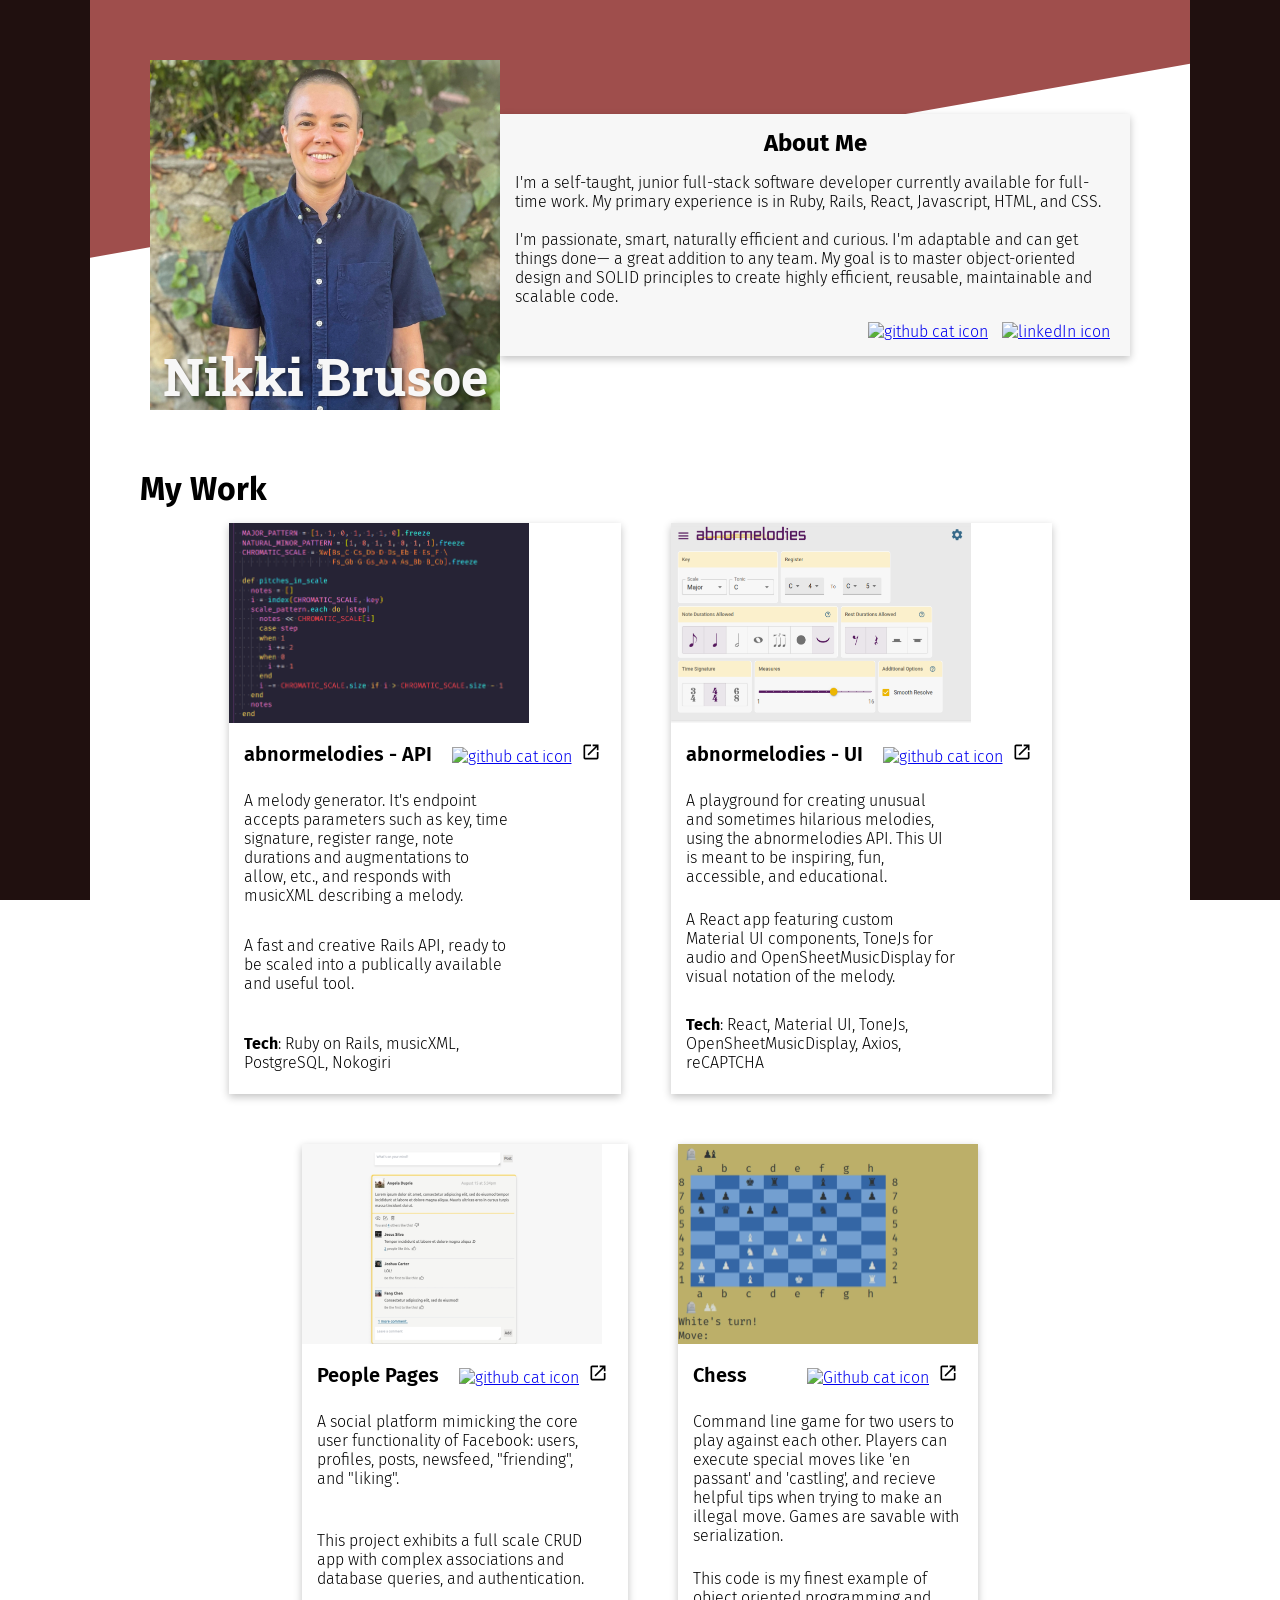
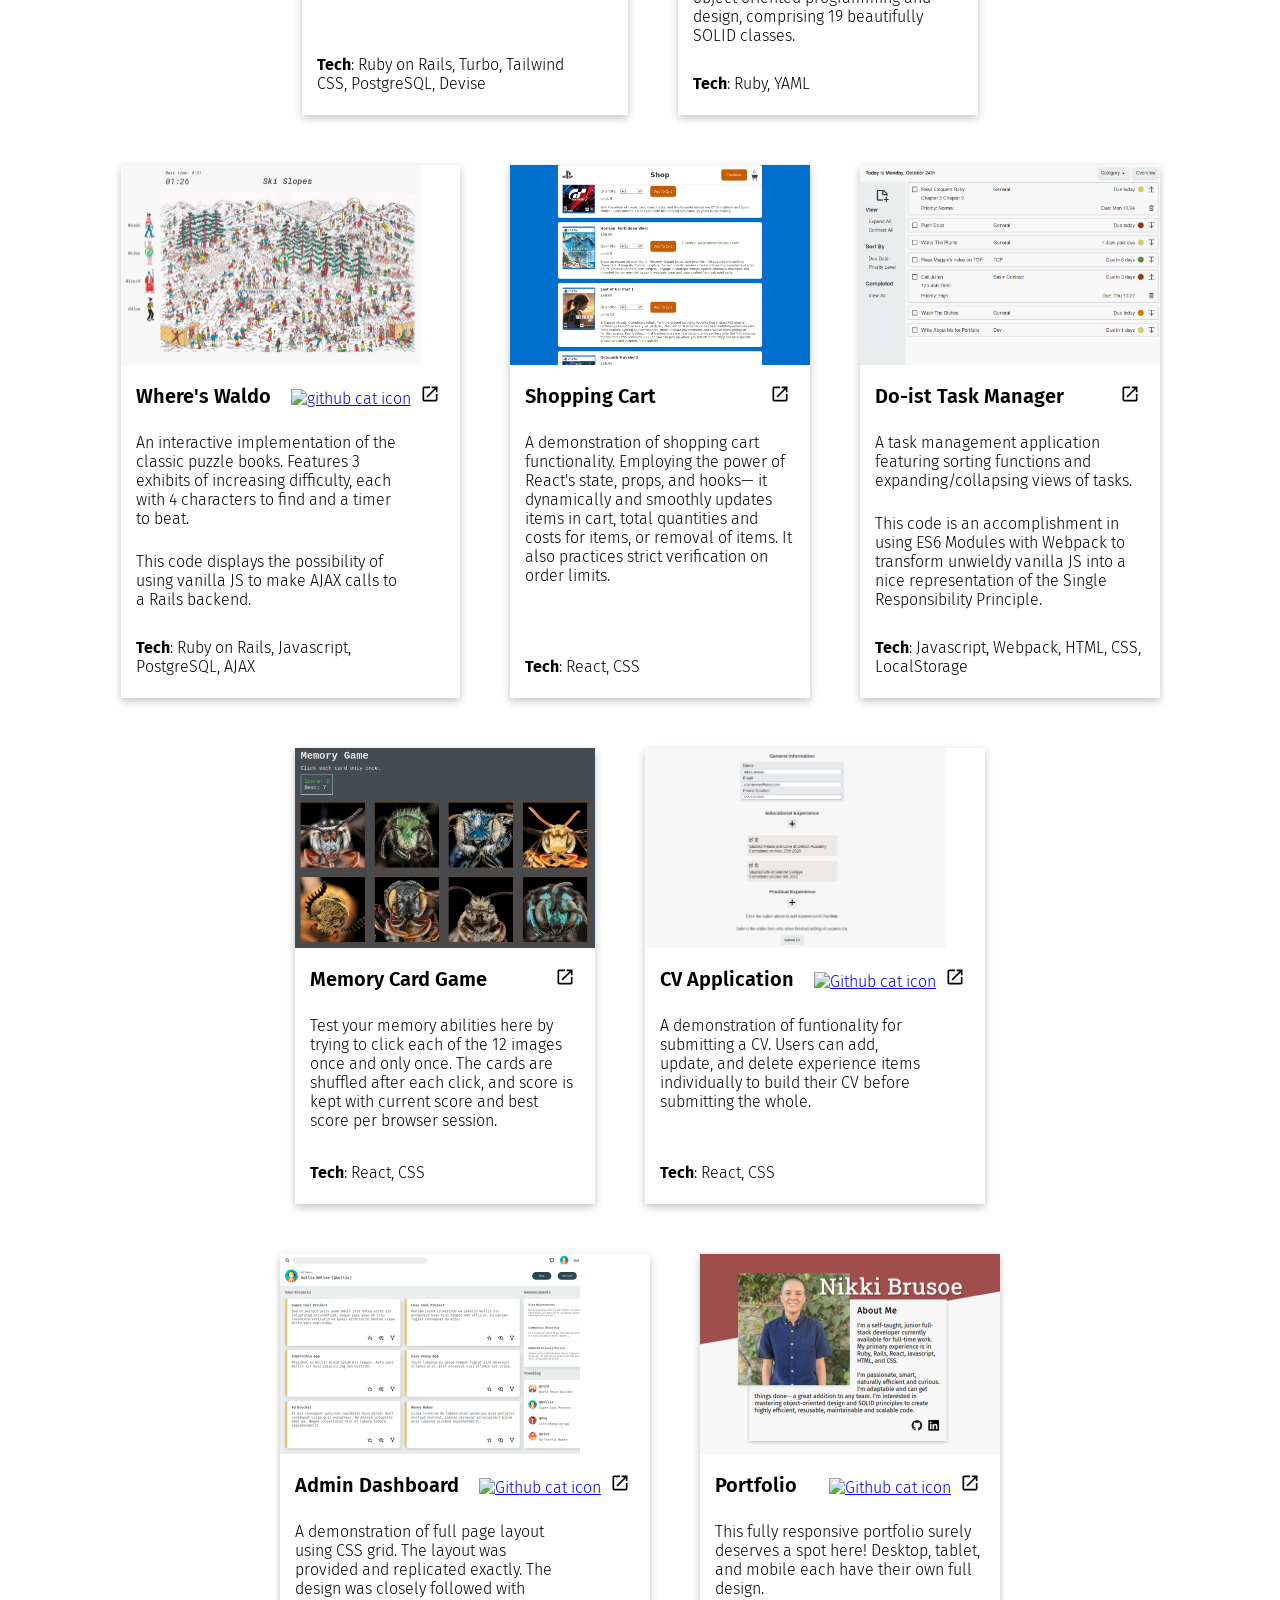
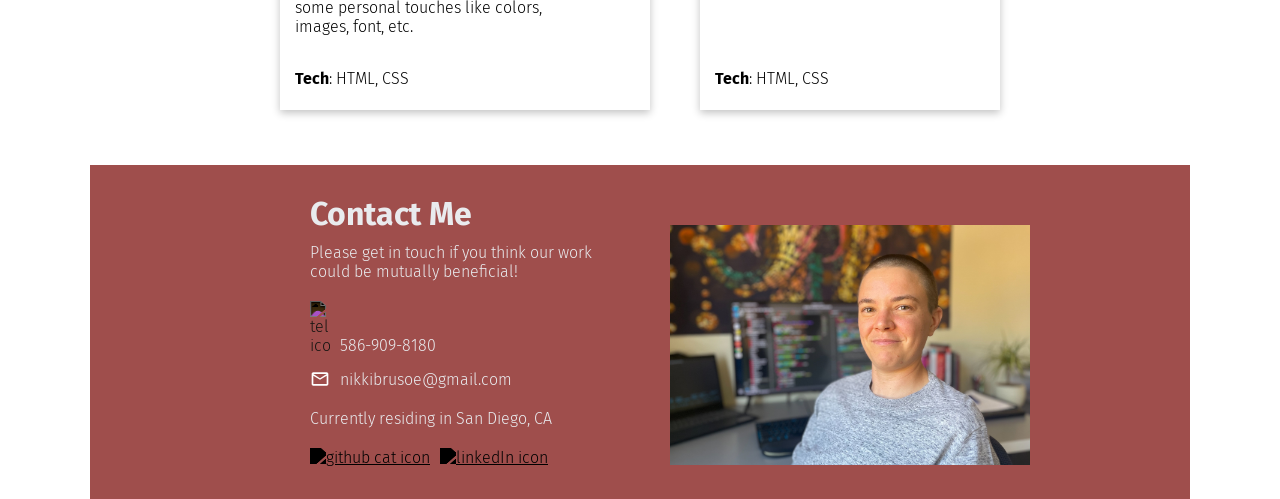
==== index.html @ 8b9a79c1 "add meta content and updated links" ====
<!DOCTYPE html>
<html lang="en">
  <head>
    <meta charset="UTF-8">
    <meta name="viewport" content="width=device-width,  initial-scale=1.0">
    <meta
      name="description"
      content="The personal portfolio of Nikki Brusoe, full-stack software developer."
    />
    <meta name="author" content="Nikki Brusoe (technikka)">
    <meta property="og:image" content="https://www.nikkibrusoe.com/assets/nikki-workstation-crop-landscape-og-image.jpg" />
    <meta property="og:image:width" content="1200" />
    <meta property="og:image:height" content="630" />
    <meta property="og:url" content="https://www.nikkibrusoe.com" />
    <meta property="og:title" content="Portfolio | Nikki Brusoe" />
    <meta property="og:description" content="The personal portfolio of Nikki Brusoe, full-stack software developer."/>  
    <link rel="stylesheet" href="styles.css">
    <link href="https://fonts.googleapis.com/css2?family=Roboto+Slab&display=swap" rel="stylesheet">
    <link href="https://fonts.googleapis.com/css2?family=Fira+Sans&display=swap" rel="stylesheet">
    <title>Portfolio | Nikki Brusoe</title> 
  </head>

  <body>
    <div class="page-container">

      <div class="side-panel-left"></div>
      <div class="top-deco"></div>
      <div class="side-panel-right"></div>

      <div class="about-container">
        <div class="about">
          <div class="img-container">
            <picture>
              <source media="(max-width: 700px)" srcset="assets/nikki-outside-crop-tall.jpeg">
              <source media="(min-width: 701px)" srcset="assets/nikki-outside-crop-square.jpeg">
              <img src="nikki-outside-crop-square.jpeg" alt="Nikki standing outside and smiling" class="nikki-outside">
            </picture>
            <h1 class="my-name">Nikki Brusoe</h1>
          </div>

          <section>
            <div class="hidden-shape"></div>
            <h1>About Me</h1>
            <p>I'm a self-taught, junior full-stack software developer currently available for full-time work. My primary experience is in Ruby, Rails, React, Javascript, HTML, and CSS.
            <br><br>
            I'm passionate, smart, naturally efficient and curious. I'm adaptable and can get things done— a great addition to any team. My goal is to master object-oriented design and SOLID principles to create highly efficient, reusable, maintainable and scalable code.</p>
            <div class="about-links">
              <a href="https://github.com/technikka/" target="_blank" rel="noopener noreferrer"><img src="https://cdn.jsdelivr.net/gh/devicons/devicon/icons/github/github-original.svg" alt="github cat icon"/></a>
              <a href="https://www.linkedin.com/in/nikki-brusoe-89108722a/" target="_blank" rel="noopener noreferrer"><img src="https://cdn.jsdelivr.net/gh/devicons/devicon/icons/linkedin/linkedin-plain.svg" alt="linkedIn icon"/></a>
            </div>
          </section>
        </div>
      </div>

      <div class="work">
        <h1>My Work</h1>

        <div class="projects-container">
          <section class="project">
            <img src="assets/abnormelodies-api-code-zoom-3-2.png" alt="screenshot of method in abnormelodies codebase.">
            <div class="info-panel">
              <p>abnormelodies - API</p>
              <div class="project-links-container">
                <a href="https://github.com/technikka/Abnormelodies_API_README" target="_blank" rel="noopener noreferrer"><img src="https://cdn.jsdelivr.net/gh/devicons/devicon/icons/github/github-original.svg" alt="github cat icon"/></a>
                <a href="https://abnormelodies.com" target="_blank" rel="noopener noreferrer"><img src="assets/open-in-new.svg" alt="open in new tab icon"></a>
              </div>
            </div>
            <div class="project-description">
              <p>
                A melody generator. It's endpoint accepts parameters such as key, time signature, register range, note durations and augmentations to allow, etc., and responds with musicXML describing a melody. 
              </p> 
              <p>
                A fast and creative Rails API, ready to be scaled into a publically available and useful tool.
              </p>
              <p class="bottom">
                <span class="bold">Tech</span>: Ruby on Rails, musicXML, PostgreSQL, Nokogiri
              </p>
            </div>
          </section>

          <section class="project">
            <img src="assets/abnormelodies-ui-zoom-crop-3-2.png" alt="screenshot of app form.">
            <div class="info-panel">
              <p>abnormelodies - UI</p>
              <div class="project-links-container">
                <a href="https://github.com/technikka/Abnormelodies_UI" target="_blank" rel="noopener noreferrer"><img src="https://cdn.jsdelivr.net/gh/devicons/devicon/icons/github/github-original.svg" alt="github cat icon"/></a>
                <a href="https://abnormelodies.com" target="_blank" rel="noopener noreferrer"><img src="assets/open-in-new.svg" alt="open in new tab icon"></a>
              </div>
            </div>
            <div class="project-description">
              <p>
                A playground for creating unusual and sometimes hilarious melodies, using the abnormelodies API. This UI is meant to be inspiring, fun, accessible, and educational. 
              </p> 
              <p>
                A React app featuring custom Material UI components, ToneJs for audio and OpenSheetMusicDisplay for visual notation of the melody.
              </p>
              <p class="bottom">
                <span class="bold">Tech</span>: React, Material UI, ToneJs, OpenSheetMusicDisplay, Axios, reCAPTCHA
              </p>
            </div>
          </section>

          <section class="project">
            <img src="assets/pp-zoom-3-2.jpg" alt="screenshot of people pages newsfeed.">
            <div class="info-panel">
              <p>People Pages</p>
              <div class="project-links-container">
                <a href="https://github.com/technikka/PeoplePages" target="_blank" rel="noopener noreferrer"><img src="https://cdn.jsdelivr.net/gh/devicons/devicon/icons/github/github-original.svg" alt="github cat icon"/></a>
                <a href="https://people-pages.onrender.com" target="_blank" rel="noopener noreferrer"><img src="assets/open-in-new.svg" alt="open in new tab icon"></a>
              </div>
            </div>
            <div class="project-description">
              <p>
                A social platform mimicking the core user functionality of Facebook: users, profiles, posts, newsfeed, "friending", and "liking".
              </p> 
              <p>
                This project exhibits a full scale CRUD app with complex associations and database queries, and authentication.
              </p>
              <p class="bottom">
                <span class="bold">Tech</span>: Ruby on Rails, Turbo, Tailwind CSS, PostgreSQL, Devise
              </p>
            </div>
          </section>

          <section class="project">
            <img src="assets/chess-zoom-3-2.jpg" alt="screenshot of chess in my terminal.">
            <div class="info-panel">
              <p>Chess</p>
              <div class="project-links-container">
                <a href="https://github.com/technikka/Chess" target="_blank" rel="noopener noreferrer"><img src="https://cdn.jsdelivr.net/gh/devicons/devicon/icons/github/github-original.svg" alt="Github cat icon"/></a>
                <a href="https://replit.com/@technikka/Chess" target="_blank" rel="noopener noreferrer"><img src="assets/open-in-new.svg" alt="open in new tab icon"></a>
              </div>
            </div>
            <div class="project-description">
              <p>
                Command line game for two users to play against each other. Players can execute special moves like 'en passant' and 'castling', and recieve helpful tips when trying to make an illegal move. Games are savable with serialization.
              </p> 
              <p>
                This code is my finest example of object oriented programming and design, comprising 19 beautifully SOLID classes.
              </p>
              <p class="bottom">
                <span class="bold">Tech</span>: Ruby, YAML
              </p>
            </div>
          </section>

          <section class="project">
            <img src="assets/wheres_waldo_3-2_zoom_crop.jpg" alt="screenshot of gameplay.">
            <div class="info-panel">
              <p>Where's Waldo</p>
              <div class="project-links-container">
                <a href="https://github.com/technikka/WheresWaldo" target="_blank" rel="noopener noreferrer"><img src="https://cdn.jsdelivr.net/gh/devicons/devicon/icons/github/github-original.svg" alt="github cat icon"/></a>
                <a href="https://wheres-waldo-76r5.onrender.com/exhibits" target="_blank" rel="noopener noreferrer"><img src="assets/open-in-new.svg" alt="open in new tab icon"></a>
              </div>
            </div>
            <div class="project-description">
              <p>
                An interactive implementation of the classic puzzle books. Features 3 exhibits of increasing difficulty, each with 4 characters to find and a timer to beat.
              </p>
              <p>
                This code displays the possibility of using vanilla JS to make AJAX calls to a Rails backend.
              </p>
              <p class="bottom">
                <span class="bold">Tech</span>: Ruby on Rails, Javascript, PostgreSQL, AJAX
              </p>
            </div>
          </section>

          <section class="project">
            <img src="assets/shopping_cart_3-2_shop.jpg" alt="screenshot of in-app overview">
            <div class="info-panel">
              <p>Shopping Cart </p>
              <div class="project-links-container">
                <a href="https://github.com/technikka/ShoppingCart_Ps5Place" target="_blank" rel="noopener noreferrer"><img src="https://cdn.jsdelivr.net/gh/devicons/devicon/icons/github/github-original.svg" alt=""/></a>
                <a href="https://technikka.github.io/ShoppingCart_Ps5Place/" target="_blank" rel="noopener noreferrer"><img src="assets/open-in-new.svg" alt=""></a>
              </div>
            </div>
            <div class="project-description">
              <p>A demonstration of shopping cart functionality. Employing the power of React's state, props, and hooks— it dynamically and smoothly updates items in cart, total quantities and costs for items, or removal of items. It also practices strict verification on order limits.</p>
              <p class="bottom">
                <span class="bold">Tech</span>: React, CSS
              </p>
            </div>
          </section>

          <section class="project">
            <img src="assets/doist-3-2.png" alt="screenshot of in-app overview">
            <div class="info-panel">
              <p>Do-ist Task Manager</p>
              <div class="project-links-container">
                <a href="https://github.com/technikka/DoistTodoList" target="_blank" rel="noopener noreferrer"><img src="https://cdn.jsdelivr.net/gh/devicons/devicon/icons/github/github-original.svg" alt=""/></a>
                <a href="https://technikka.github.io/DoistTodoList/" target="_blank" rel="noopener noreferrer"><img src="assets/open-in-new.svg" alt=""></a>
              </div>
            </div>
            <div class="project-description">
              <p>
                A task management application featuring sorting functions and expanding/collapsing views of tasks.
              </p>
              <p>
                This code is an accomplishment in using ES6 Modules with Webpack to transform unwieldy vanilla JS into a nice representation of the Single Responsibility Principle.
              </p>
              <p class="bottom">
                <span class="bold">Tech</span>: Javascript, Webpack, HTML, CSS, LocalStorage
              </p>
            </div>
          </section>

          <section class="project">
            <img src="assets/memory-game-zoom-3-2.jpg" alt="screenshot of in-app overview">
            <div class="info-panel">
              <p>Memory Card Game</p>
              <div class="project-links-container">
                <a href="https://github.com/technikka/MemoryCardGame" target="_blank" rel="noopener noreferrer"><img src="https://cdn.jsdelivr.net/gh/devicons/devicon/icons/github/github-original.svg" alt=""/></a>
                <a href="https://technikka.github.io/MemoryCardGame/" target="_blank" rel="noopener noreferrer"><img src="assets/open-in-new.svg" alt=""></a>
              </div>
            </div>
            <div class="project-description">
              <p>Test your memory abilities here by trying to click each of the 12 images once and only once. The cards are shuffled after each click, and score is kept with current score and best score per browser session. </p>
              <p class="bottom">
                <span class="bold">Tech</span>: React, CSS
              </p>
            </div>
          </section>

          <section class="project">
            <img src="assets/cv-app-zoom-3-2.png" alt="screenshot of CV Application.">
            <div class="info-panel">
              <p>CV Application</p>
              <div class="project-links-container">
                <a href="https://github.com/technikka/CvApplication" target="_blank" rel="noopener noreferrer"><img src="https://cdn.jsdelivr.net/gh/devicons/devicon/icons/github/github-original.svg" alt="Github cat icon"/></a>
                <a href="https://technikka.github.io/CvApplication/" target="_blank" rel="noopener noreferrer"><img src="assets/open-in-new.svg" alt=""></a>
              </div>
            </div>
            <div class="project-description">
              <p>
                A demonstration of funtionality for submitting a CV. Users can add, update, and delete experience items individually to build their CV before submitting the whole.
              </p>
              <p class="bottom">
                <span class="bold">Tech</span>: React, CSS
              </p>
            </div>
          </section>

          <section class="project">
            <img src="assets/admin-dashboard-zoom-3-2.jpg" alt="screenshot of project.">
            <div class="info-panel">
              <p>Admin Dashboard</p>
              <div class="project-links-container">
                <a href="https://github.com/technikka/AdminDashboard" target="_blank" rel="noopener noreferrer"><img src="https://cdn.jsdelivr.net/gh/devicons/devicon/icons/github/github-original.svg" alt="Github cat icon"/></a>
                <a href="https://technikka.github.io/AdminDashboard/" target="_blank" rel="noopener noreferrer"><img src="assets/open-in-new.svg" alt="Open in new tab icon"></a>
              </div>
            </div>
            <div class="project-description">
              <p>
                A demonstration of full page layout using CSS grid. The layout was provided and replicated exactly. The design was closely followed with some personal touches like colors, images, font, etc.
              </p> 
              <p class="bottom">
                <span class="bold">Tech</span>: HTML, CSS
              </p>
            </div>
          </section>

          <section class="project">
            <img src="assets/portfolio-_3-2_zoom_crop.jpg" alt="screenshot of project.">
            <div class="info-panel">
              <p>Portfolio</p>
              <div class="project-links-container">
                <a href="https://nikkibrusoe.com" target="_blank" rel="noopener noreferrer"><img src="https://cdn.jsdelivr.net/gh/devicons/devicon/icons/github/github-original.svg" alt="Github cat icon"/></a>
                <a href="" target="_blank" rel="noopener noreferrer"><img src="assets/open-in-new.svg" alt="Open in new tab icon"></a>
              </div>
            </div>
            <div class="project-description">
              <p>
                This fully responsive portfolio surely deserves a spot here! Desktop, tablet, and mobile each have their own full design.
              </p>
              <p class="bottom">
                <span class="bold">Tech</span>: HTML, CSS
              </p>
            </div>
          </section>
        </div>
      </div>

      <div class="contact-container">
        <div class="contact">
          <h1>Contact Me</h1>
          
          <p>Please get in touch if you think our work could be mutually beneficial!</p>
          <div class="tele">
            <img src="assets/phone.svg" alt="telephone icon">
            <p>586-909-8180</p>
          </div>
          <class class="email">
            <img src="assets/email-outline.svg" alt="email icon">
            <p>nikkibrusoe@gmail.com</p>
          </class>
          <p>Currently residing in San Diego, CA</p>
          <div class="contact-links">
            <a href="https://github.com/technikka/" target="_blank" rel="noopener noreferrer"><img src="https://cdn.jsdelivr.net/gh/devicons/devicon/icons/github/github-original.svg" alt="github cat icon"/></a>
            <a href="https://www.linkedin.com/in/nikki-brusoe-89108722a/" target="_blank" rel="noopener noreferrer"><img src="https://cdn.jsdelivr.net/gh/devicons/devicon/icons/linkedin/linkedin-plain.svg" alt="linkedIn icon"/></a>
          </div>
        </div>

        <picture>
          <source media="(max-width: 833px)" srcset="assets/nikki-workstation-crop-tall-2.jpg">
          <source media="(min-width: 834px)" srcset="assets/nikki-workstation-crop-landscape.jpg">
          <img src="nikki-workstation-crop-landscape.jpg" alt="Nikki sitting in front of her desk smiling" class="nikki-workstation">
        </picture>
      </div>
    </div>
  </body>
</html>
---- styles.css ----
body {
  margin: 0;
  font-family: 'fira sans';
  font-weight: 300;
  display: flex;
  justify-content: center;
  overflow-x: hidden;
}

a > img:hover {
  transform: scale(1.2);
  filter: invert(59%) sepia(13%) saturate(1364%) hue-rotate(133deg) brightness(91%) contrast(89%); 
}

.page-container {
  max-width: 1100px;
}

.side-panel-left {
  display: none;
}

.side-panel-right {
  display: none;
}

h1 {
  margin: 0;
}

.top-deco {
  height: 320px;
  width: 1800px;
  position: absolute;
  transform: rotate(-10deg) translatey(-220px) translatex(-30px);
  background: #9f4e4c;
  z-index: -1;
}

.about-container {
  color: #e9ebee;
  padding: 30px;
  display: flex;
  justify-content: center;
  align-items: center;
}

.about {
  color: #e9ebee;
  padding: 30px;
  display: grid;
  grid-template-rows: min-content 1fr;
  justify-content: center;
  z-index: 4;
}

.img-container {
  display: grid;
  grid-template-rows: 1fr 1fr;
  justify-content: center;
}

.img-container picture {
  grid-row: 1 / 3;
  grid-column: 1 / 2;
  height: 400px;
  width: auto;
}

.nikki-outside {
  height: 100%;
}

.my-name {
  grid-row: 2 / 3;
  grid-column: 1 / 2;
  align-self: end;
  padding: 0 0 5px 5px;
  font-family: 'Roboto Slab', serif;
  color: #f7f7f7;
  font-size: 60px;
  width: 200px;
  line-height: 1.1;
  text-shadow: 2px 2px 3px rgba(0,0,0, 0.4);
}

.about section {
  padding: 15px;
  justify-self: center;
  color: black;
  background: #f7f7f7;
  display: flex;
  flex-flow: column;
  max-width: 270px;
  box-shadow: none;
}

.about section h1 {
  margin: auto;
}

.about-links {
  margin: auto;
}

.about-links img {
  height: 30px;
  padding: 0 5px;
}

.work {
  padding: 0 0 30px 0;
  display: flex;
  flex-direction: column;
  align-items: center;
}

.projects-container {
  display: flex;
  flex-flow: row wrap;
  justify-content: center;
  row-gap: 50px;
}

.work h1 {
  padding-bottom: 15px;
}

.project {
  display: flex column;
  box-shadow: rgba(0, 0, 0, 0.24) 0px 3px 8px;
  width: max-content;
  margin-left: 25px;
  margin-right: 25px;
}

.project img {
  width: 300px;
  height: 200px;
  object-fit: fill;
}

.info-panel {
  display: flex;
  align-items: center;
}

.info-panel p {
  font-size: 20px;
  font-weight: 600;
  margin: 0;
  padding: 15px;
}

.project-links-container {
  padding-right: 20px;
  margin-left: auto;
}

.project-links-container img {
  height: 20px;
  width: auto;
  padding-left: 5px;
}

.project-description {
  margin: 0;
  padding: 0 15px 15px 15px;
  display: grid;
  align-items: baseline;
  width: 270px;
  height: calc(100% - 260px);
  overflow-wrap: break-word;
}

.project-description p {
  margin: 10px 0;
  height: min-content;
}

.project-description .bottom {
  align-self: end;
  margin: 10px 0 20px 0;
}

span.bold {
  font-weight: bold;
}

.contact-container {
  margin-top: 25px;
  background: #9f4e4c;
  display: flex;
  flex-flow: row wrap;
  justify-content: center;
}

.contact {
  padding: 30px;
  color: #e9ebee;
  display: flex;
  flex-direction: column;
}

.contact p {
  margin: 0;
  padding-top: 10px;
  max-width: 300px;
  display: flex;
  flex-flow: column nowrap;
}

.tele {
  display: flex;
  flex-direction: row;
  align-items: flex-end;
  gap: 10px;
  padding: 20px 0 5px 0;
}

.tele img {
  width: 20px;
  height: auto;
  filter: invert(1);
}

.email img {
  width: 20px;
  height: auto;
  filter: invert(1);
}

.email {
  height: max-content;
  display: flex;
  flex-direction: row;
  align-items: flex-end;
  gap: 10px;
  padding-bottom: 10px;
}

.contact-links {
  padding-top: 20px;
  display: flex;
  flex-direction: row;
  gap: 10px;
  align-self: center;
}

.contact h1 {
  align-self: center;
}

.contact-links img {
  height: 30px;
  width: auto;
  filter: brightness(0) saturate(100%) invert(0%) sepia(5%) saturate(7481%) hue-rotate(228deg) brightness(106%) contrast(106%);
}

.contact-container picture {
  max-width: 360px;
}

.nikki-workstation {
  width: 100%;
}

@media (min-width: 701px) and (max-width: 1050px) {
  .img-container picture  {
    height: 300px;
    width: auto;
    box-shadow: rgba(0, 0, 0, 0.1) 0px 4px 6px -1px, rgba(0, 0, 0, 0.06) 0px 2px 4px -1px;
  }

  .about {
    height: 400px;
    width: 600px;
    display: block;
    position: relative;
  }

  .about section {
    display: block;
    position: absolute;
    top: 100px;
    margin-left: 30px;
    height: 350px;
    max-width: 500px; 
    box-shadow: rgba(0, 0, 0, 0.24) 0px 3px 8px;
    z-index: -1;
  }

  .img-container {
    float: left;
  }

  .hidden-shape {
    float: left;
    background: blue;
    width: 275px;
    height: 230px;
    background: #f7f7f7; 
  }

  .about-links {
    display: inline-block;
    position: absolute;
    right: 0;
    padding-right: 15px;
  }

  .my-name {
    position: absolute;
    width: 400px;
    top: 30px;
    right: 12px;
  }

  .work h1 {
    padding-top: 30px;
    align-self: start;
    padding-left: calc((100% - 600px - 50px) / 2);
  }
}

@media (min-width: 1051px) {
  .about-container {
    justify-content: start;
  }

  .about {
    grid-template-columns: 1fr 2fr;
  }

  .about section {
    max-width: 100%;
    max-height: 70%;
    box-shadow: rgba(0, 0, 0, 0.24) 0px 3px 8px;
    align-self: center;
  }

  .img-container {
    justify-content: end;
  }

  .img-container picture  {
    height: 350px;
  }

  .about-links {
    margin-right: 0;
  }

  .my-name {
    width: max-content;
    padding-left: 0;
    justify-self: center;
    font-size: 52px;
  }

  .work h1 {
    align-self: start;
    padding-left: calc((100% - 900px - 100px) / 2);
  }

}

@media (min-width: 718px) {
  .nikki-workstation {
    padding: 30px;
    max-height: 351px;
    object-fit: contain;
  }

  .contact-links {
    align-self: flex-start;
  }
  
  .contact h1 {
    align-self: flex-start;
  }
}

@media (min-width:834px) {
  .contact-container picture {
    padding-top: 30px;
    max-height: 330px;
    width: auto;
  }
}

@media (min-width: 1100px) {
  .side-panel-left {
    width: calc((100vw - 1100px) / 2);
    height: 100vh;
    /* background-color: #f7f7f7; */
    background-color: #20100f;
    display: block;
    position: fixed;
    top: 0;
    left: 0;
    z-index: 5;
  }

  .side-panel-right {
    width: calc((100vw - 1100px) / 2);
    height: 100vh;
    z-index: 5;
    /* background-color: #f7f7f7; */
    background-color: #20100f;
    display: block;
    position: fixed;
    top: 0;
    right: 0;
  }
}
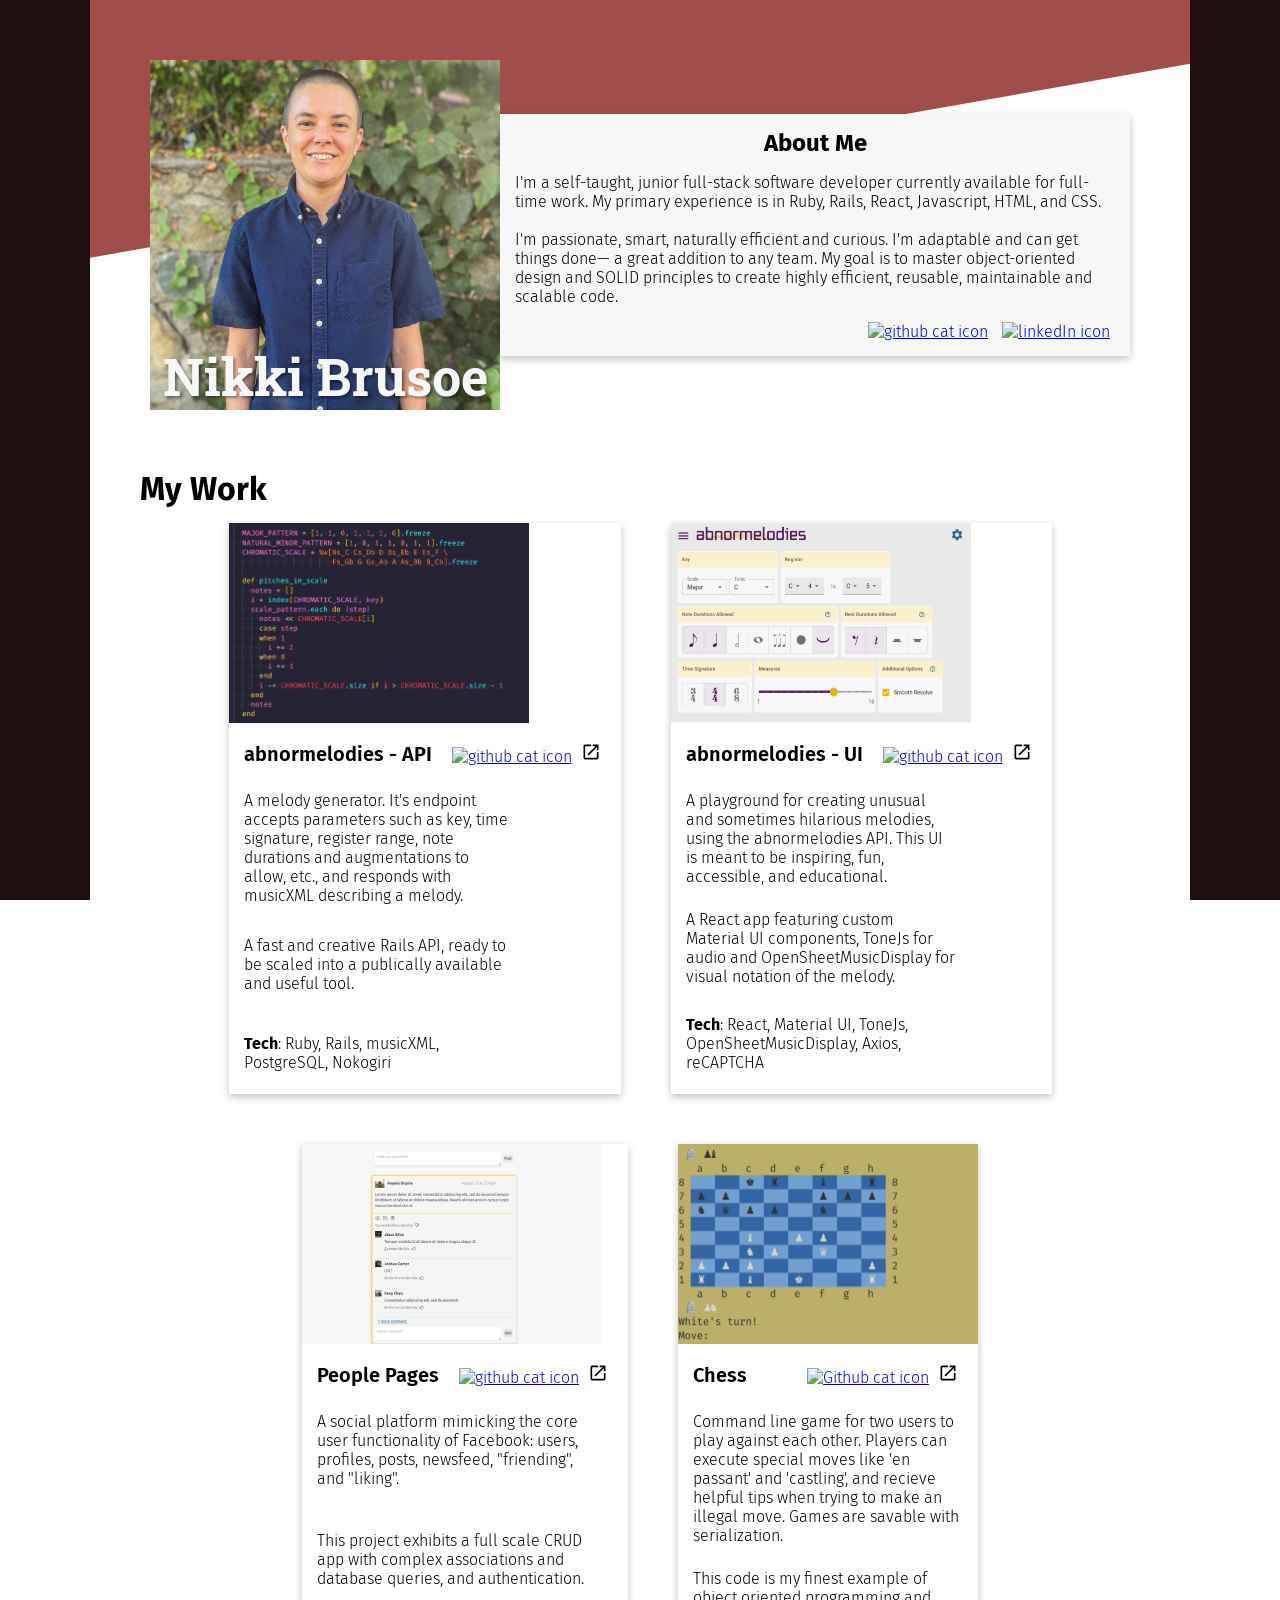
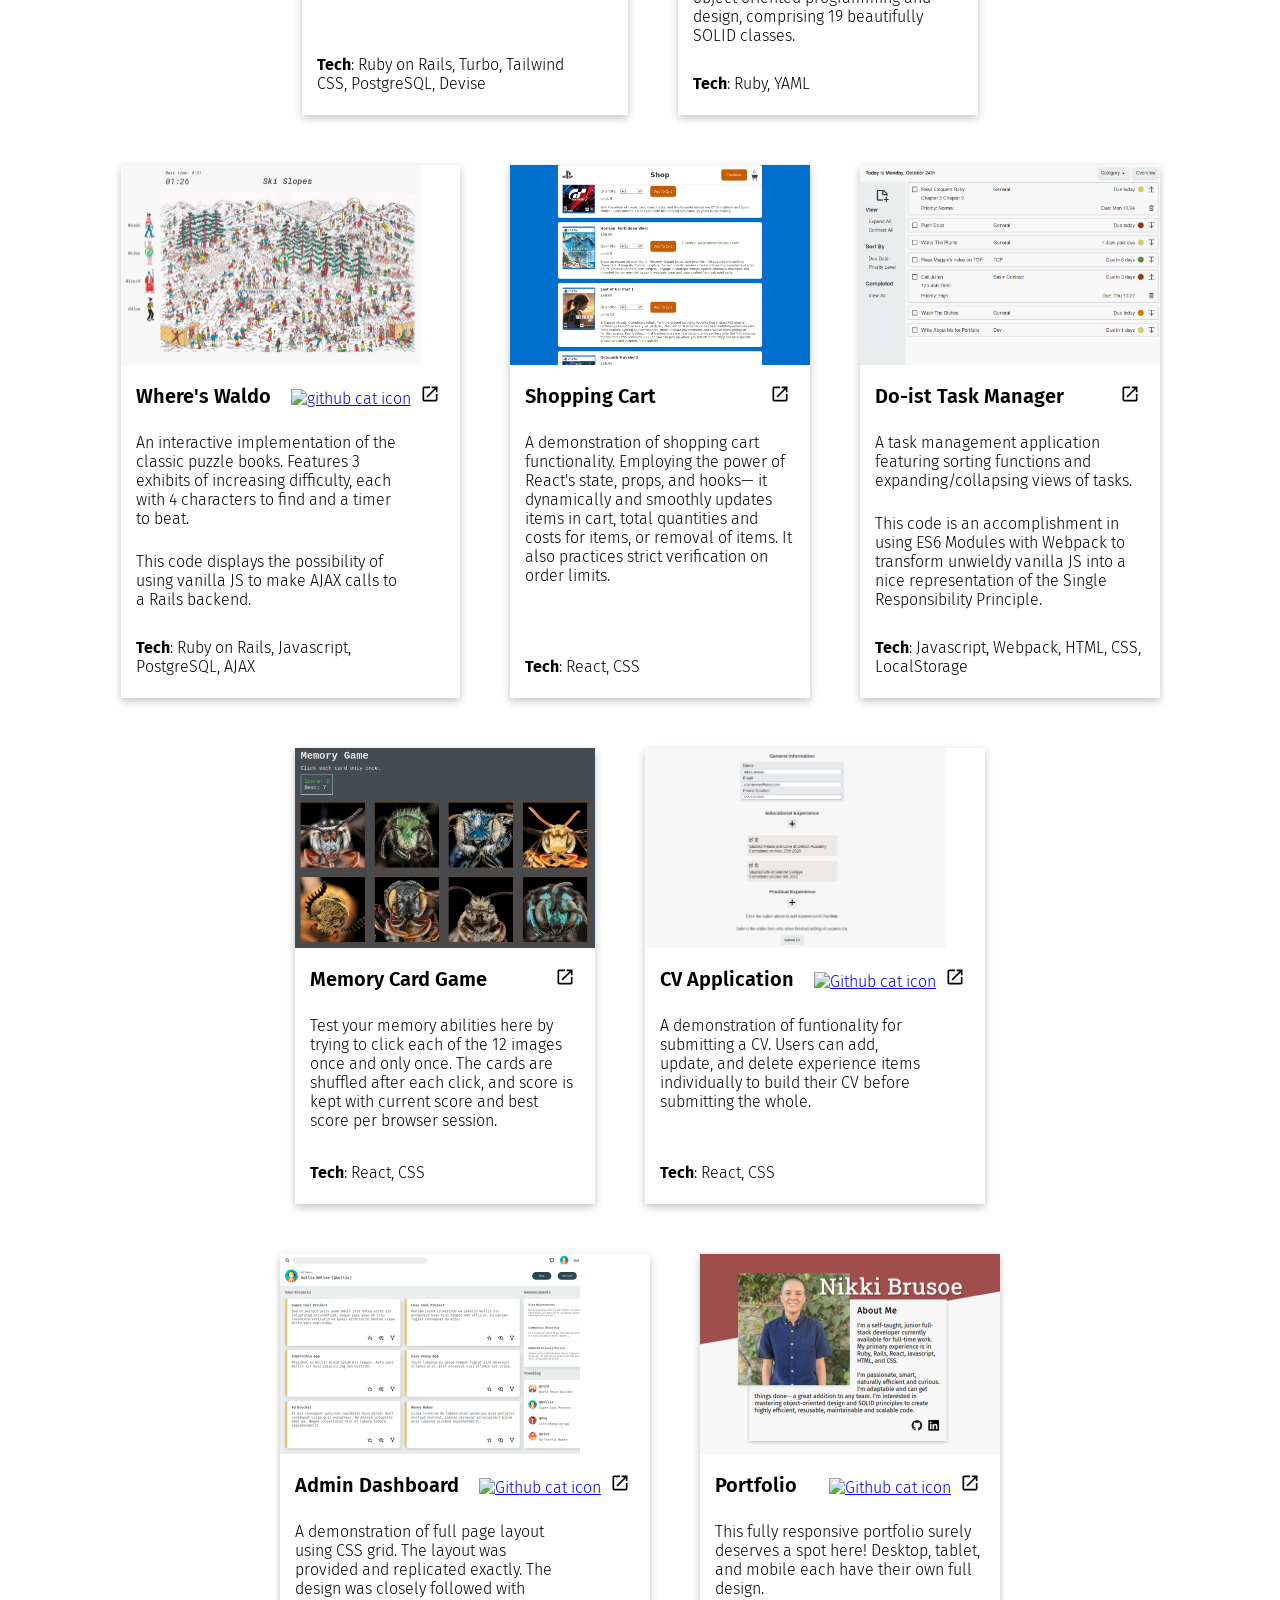
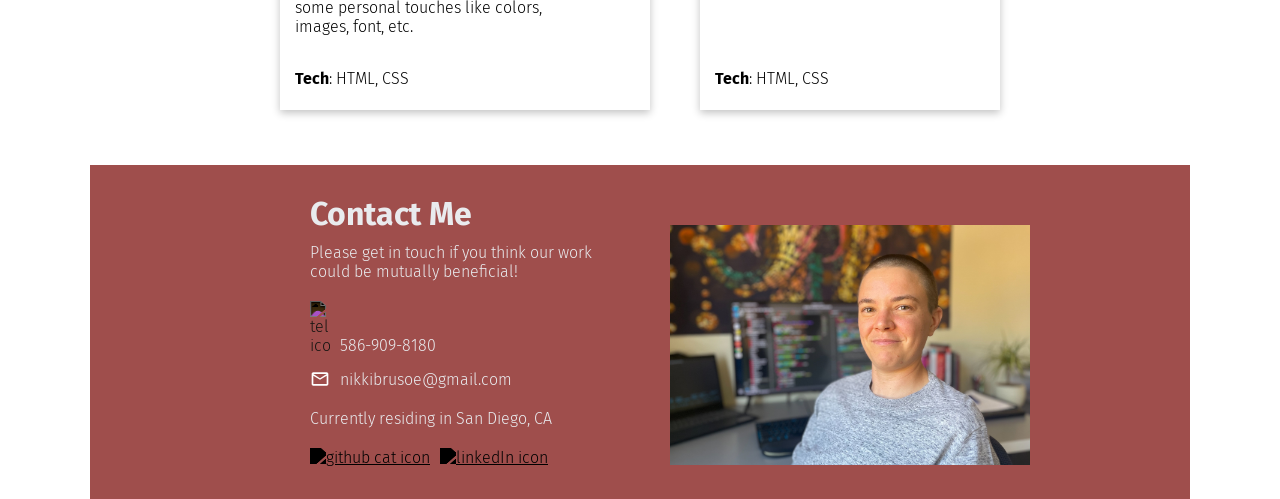
==== commit 4b8d8cb5: "add clarity" ====
--- a/index.html
+++ b/index.html
@@ -73,7 +73,7 @@
                 A fast and creative Rails API, ready to be scaled into a publically available and useful tool.
               </p>
               <p class="bottom">
-                <span class="bold">Tech</span>: Ruby on Rails, musicXML, PostgreSQL, Nokogiri
+                <span class="bold">Tech</span>: Ruby, Rails, musicXML, PostgreSQL, Nokogiri
               </p>
             </div>
           </section>
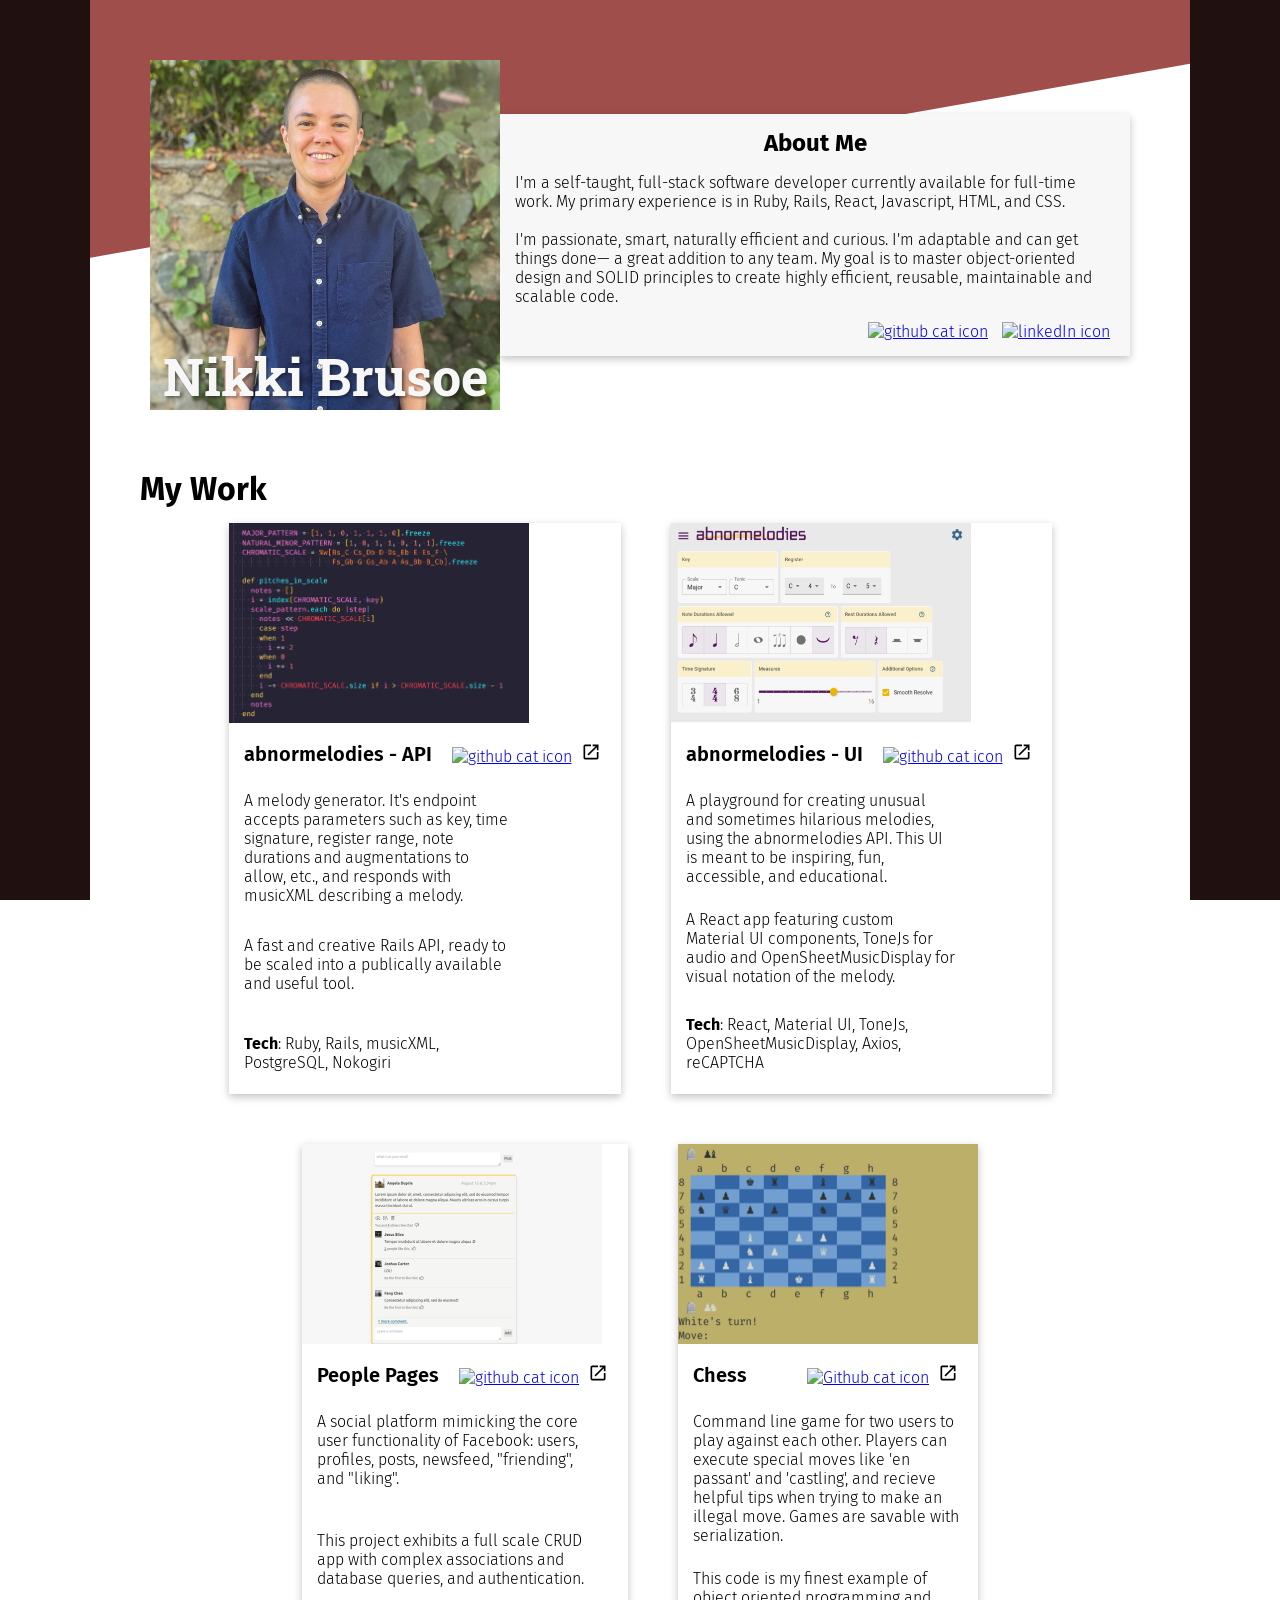
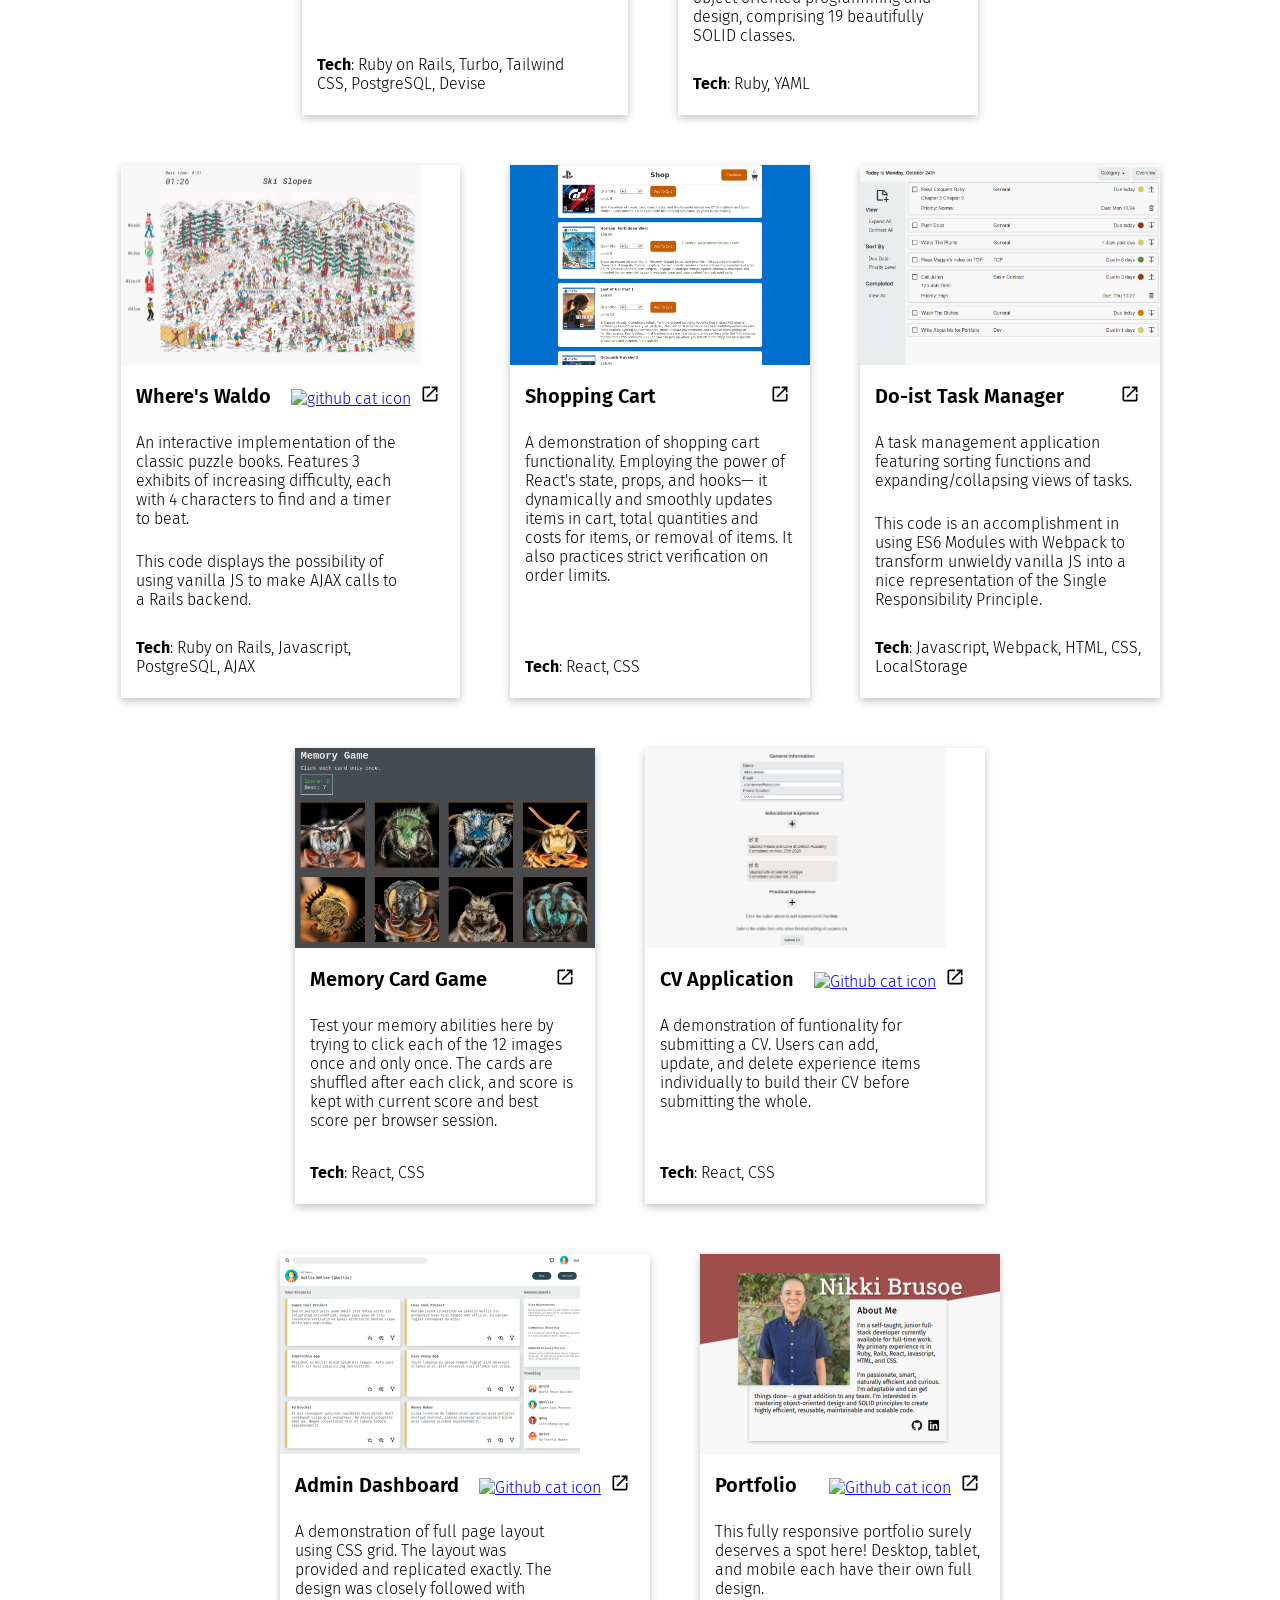
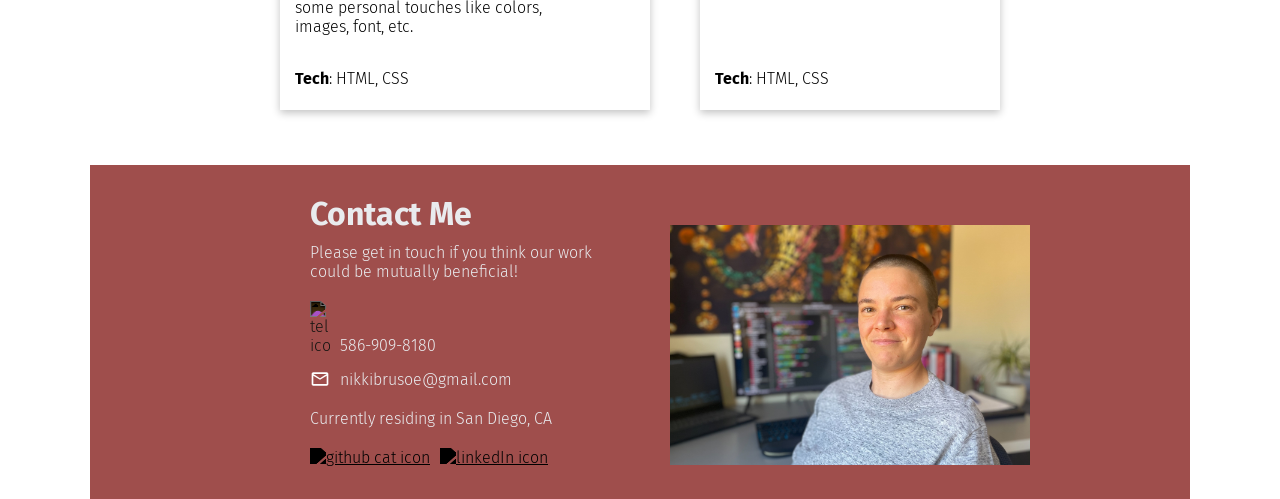
==== commit 1a0e270f: "remove word" ====
--- a/index.html
+++ b/index.html
@@ -41,7 +41,7 @@
           <section>
             <div class="hidden-shape"></div>
             <h1>About Me</h1>
-            <p>I'm a self-taught, junior full-stack software developer currently available for full-time work. My primary experience is in Ruby, Rails, React, Javascript, HTML, and CSS.
+            <p>I'm a self-taught, full-stack software developer currently available for full-time work. My primary experience is in Ruby, Rails, React, Javascript, HTML, and CSS.
             <br><br>
             I'm passionate, smart, naturally efficient and curious. I'm adaptable and can get things done— a great addition to any team. My goal is to master object-oriented design and SOLID principles to create highly efficient, reusable, maintainable and scalable code.</p>
             <div class="about-links">
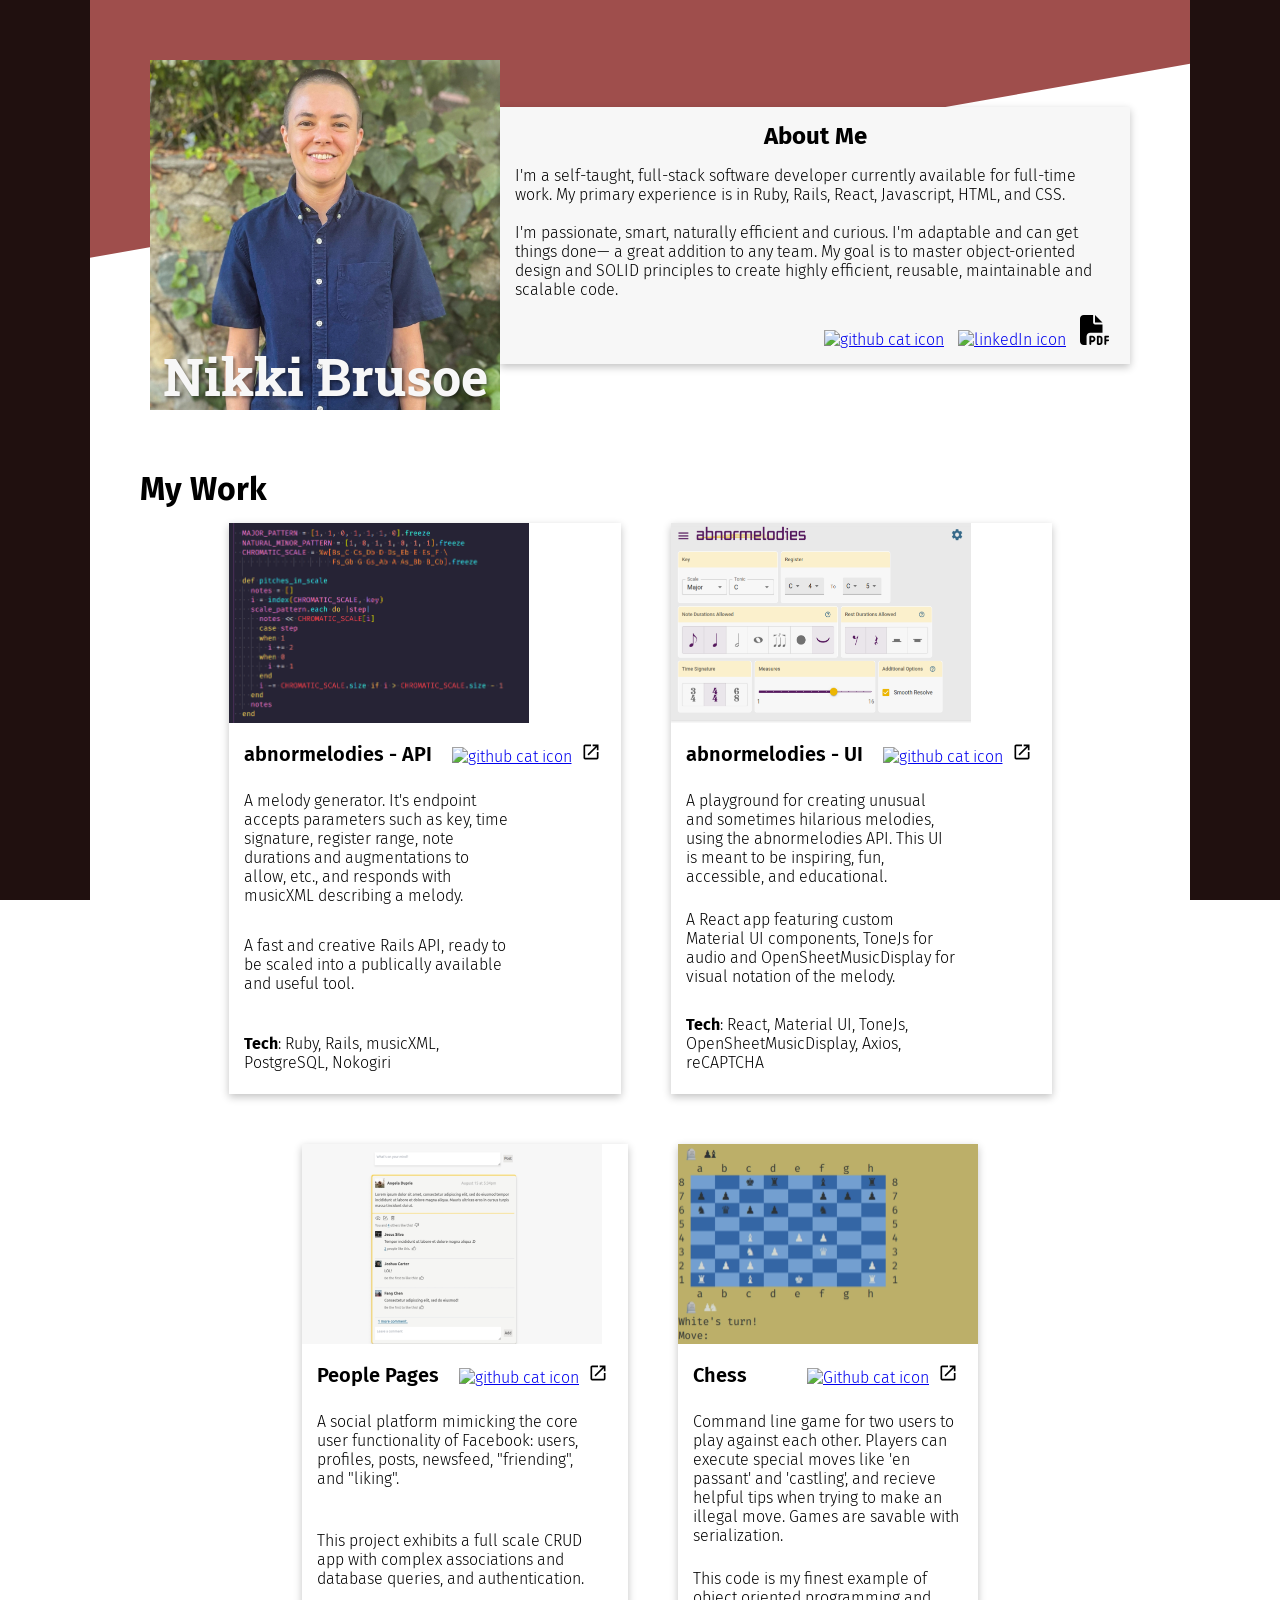
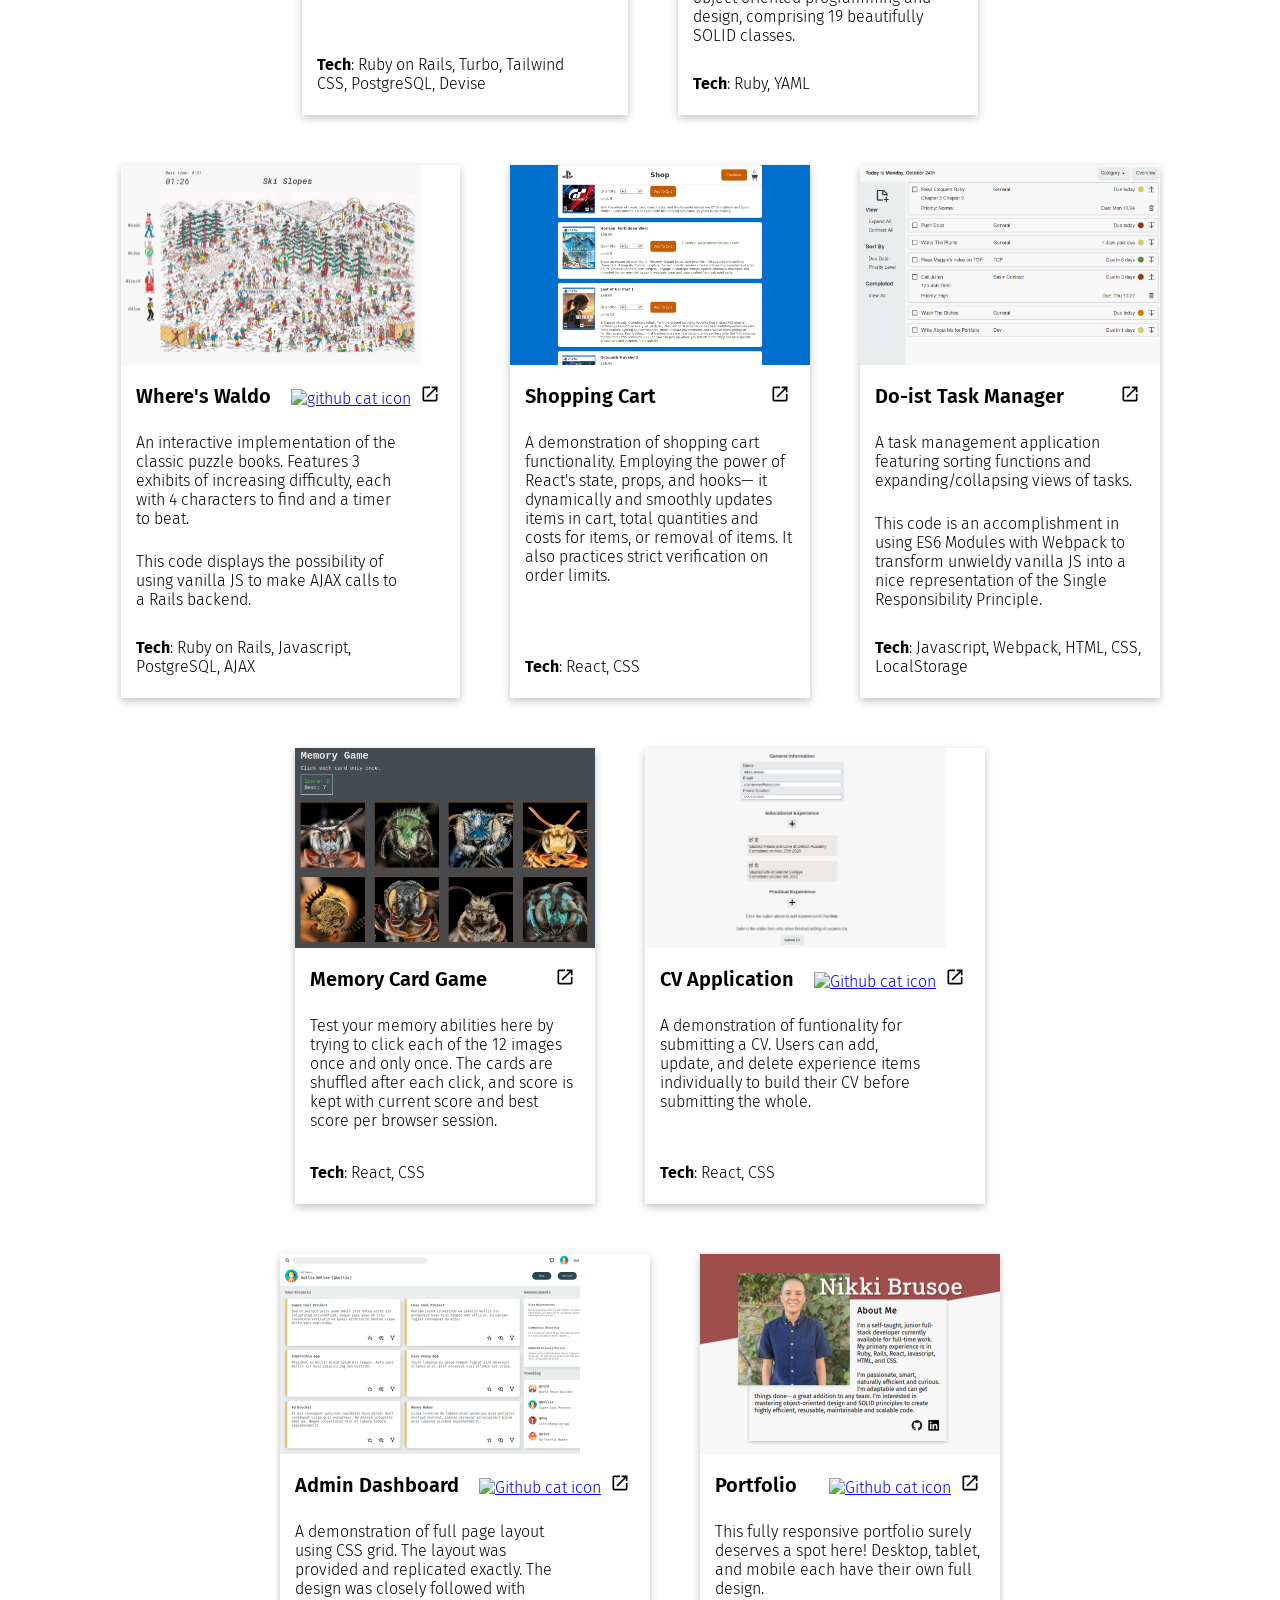
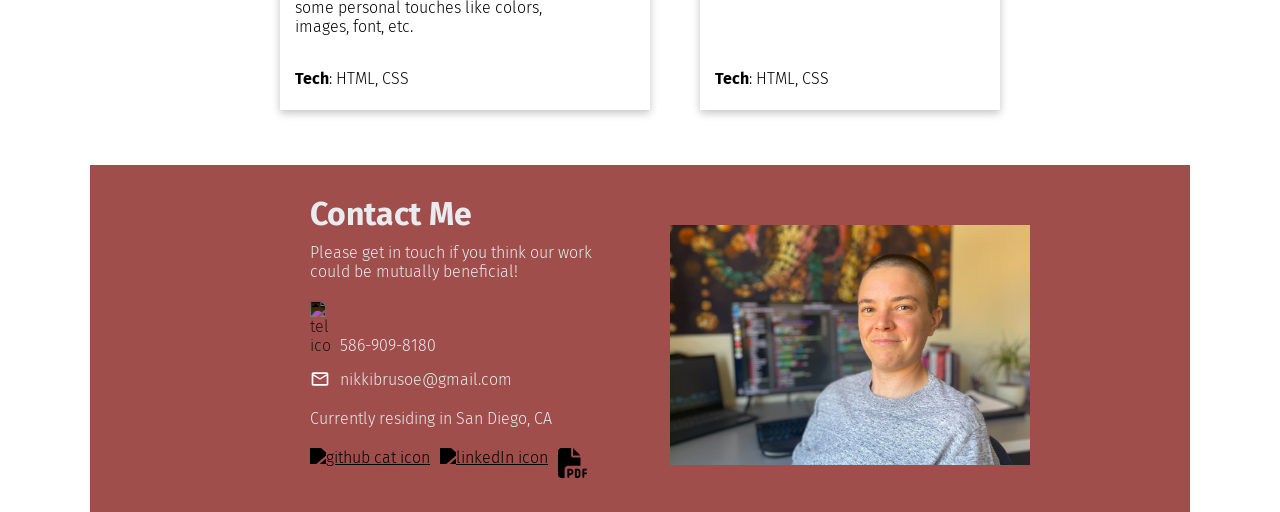
==== commit c260a93d: "add resume and links to in on portfolio page" ====
--- a/index.html
+++ b/index.html
@@ -45,8 +45,12 @@
             <br><br>
             I'm passionate, smart, naturally efficient and curious. I'm adaptable and can get things done— a great addition to any team. My goal is to master object-oriented design and SOLID principles to create highly efficient, reusable, maintainable and scalable code.</p>
             <div class="about-links">
-              <a href="https://github.com/technikka/" target="_blank" rel="noopener noreferrer"><img src="https://cdn.jsdelivr.net/gh/devicons/devicon/icons/github/github-original.svg" alt="github cat icon"/></a>
-              <a href="https://www.linkedin.com/in/nikki-brusoe-89108722a/" target="_blank" rel="noopener noreferrer"><img src="https://cdn.jsdelivr.net/gh/devicons/devicon/icons/linkedin/linkedin-plain.svg" alt="linkedIn icon"/></a>
+              <a href="https://github.com/technikka/" target="_blank" rel="noopener noreferrer">
+                <img src="https://cdn.jsdelivr.net/gh/devicons/devicon/icons/github/github-original.svg" title="GitHub" alt="github cat icon"/></a>
+              <a href="https://www.linkedin.com/in/nikki-brusoe-89108722a/" target="_blank" rel="noopener noreferrer">
+                <img src="https://cdn.jsdelivr.net/gh/devicons/devicon/icons/linkedin/linkedin-plain.svg" title="LinkedIn" alt="linkedIn icon"/></a>
+              <a href="resume.pdf" target="_blank" rel="noopener noreferrer">
+                <img src="icons/pdf-icon.svg" title="Resume" alt="pdf file icon"/></a>
             </div>
           </section>
         </div>
@@ -296,8 +300,9 @@
           </class>
           <p>Currently residing in San Diego, CA</p>
           <div class="contact-links">
-            <a href="https://github.com/technikka/" target="_blank" rel="noopener noreferrer"><img src="https://cdn.jsdelivr.net/gh/devicons/devicon/icons/github/github-original.svg" alt="github cat icon"/></a>
-            <a href="https://www.linkedin.com/in/nikki-brusoe-89108722a/" target="_blank" rel="noopener noreferrer"><img src="https://cdn.jsdelivr.net/gh/devicons/devicon/icons/linkedin/linkedin-plain.svg" alt="linkedIn icon"/></a>
+            <a href="https://github.com/technikka/" target="_blank" rel="noopener noreferrer"><img src="https://cdn.jsdelivr.net/gh/devicons/devicon/icons/github/github-original.svg" title="GitHub" alt="github cat icon"/></a>
+            <a href="https://www.linkedin.com/in/nikki-brusoe-89108722a/" target="_blank" rel="noopener noreferrer"><img src="https://cdn.jsdelivr.net/gh/devicons/devicon/icons/linkedin/linkedin-plain.svg" title="LinkedIn" alt="linkedIn icon"/></a>
+            <a href="resume.pdf" target="_blank" rel="noopener noreferrer"><img src="icons/pdf-icon.svg" title="Resume" alt="pdf file icon"/></a>
           </div>
         </div>
 
--- a/styles.css
+++ b/styles.css
@@ -4,7 +4,6 @@
   font-weight: 300;
   display: flex;
   justify-content: center;
-  overflow-x: hidden;
 }
 
 a > img:hover {
@@ -14,6 +13,8 @@
 
 .page-container {
   max-width: 1100px;
+  position: relative;
+  overflow-x: clip;
 }
 
 .side-panel-left {
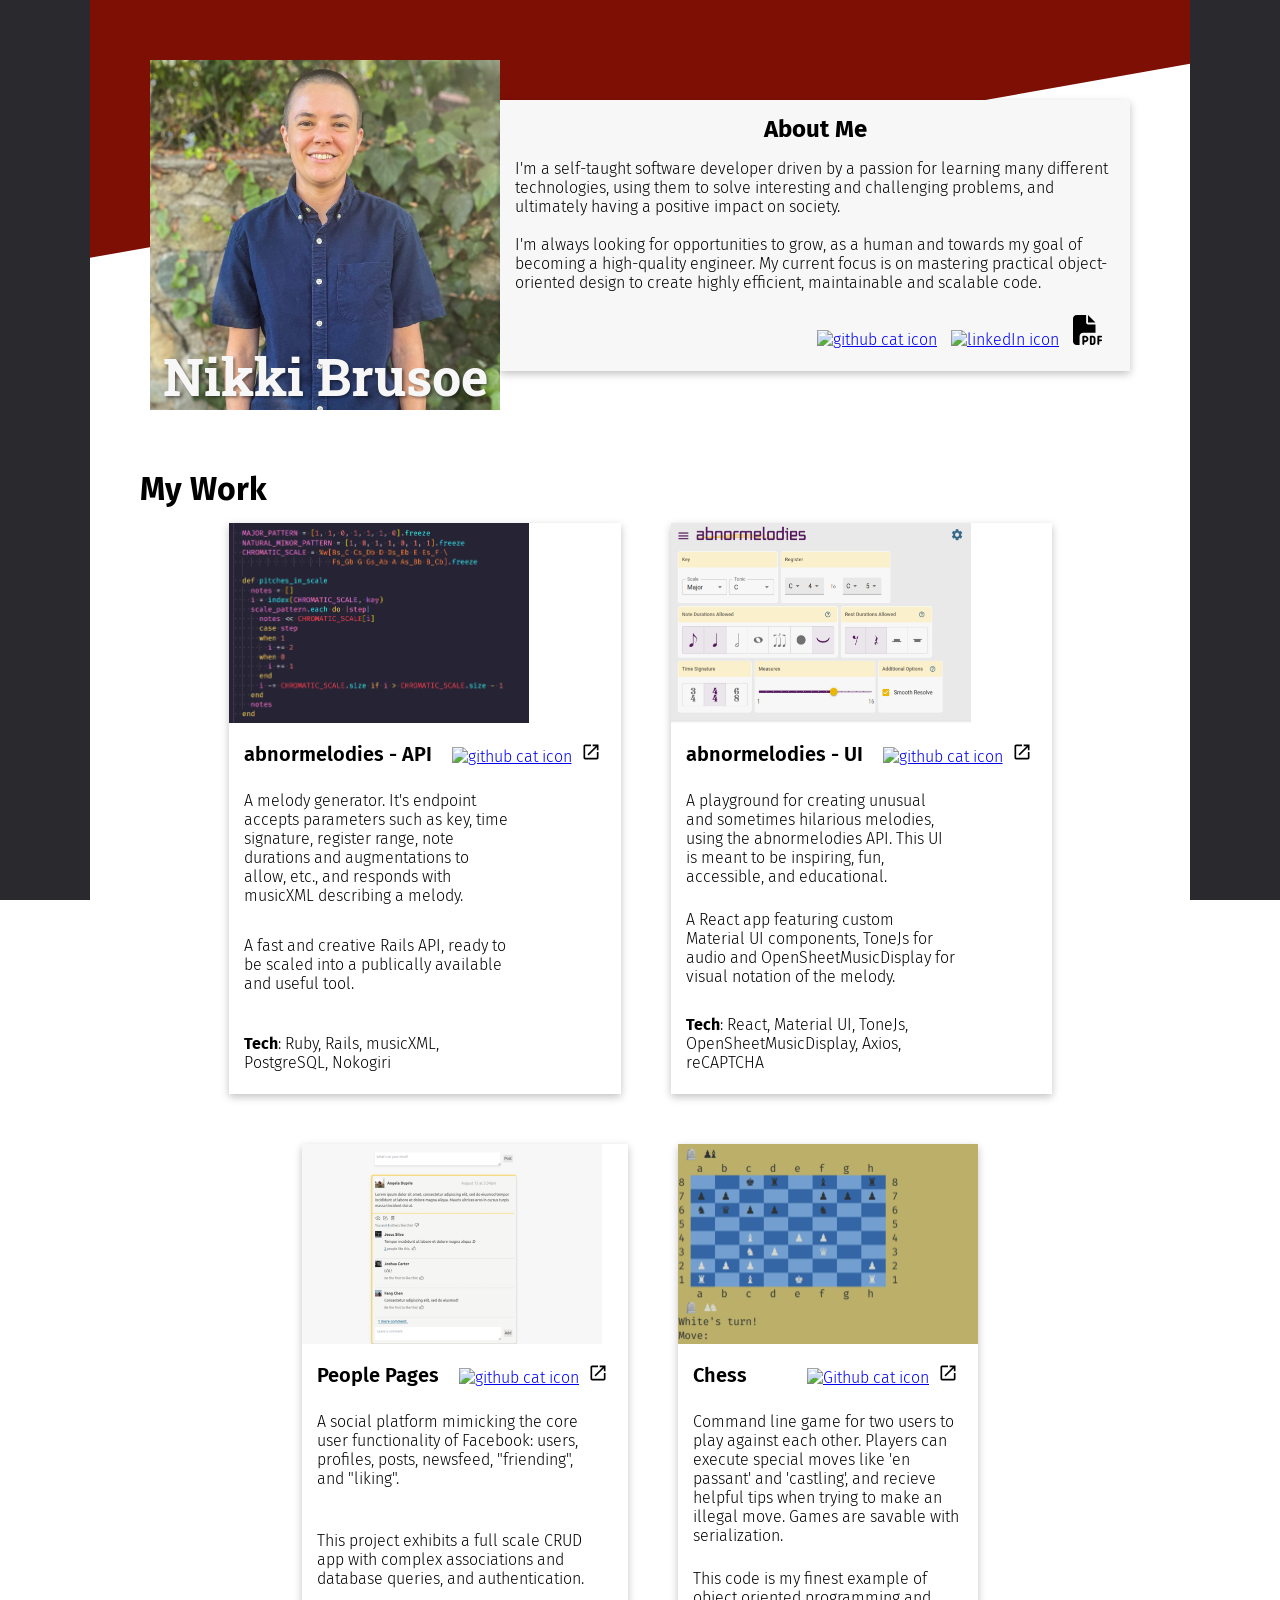
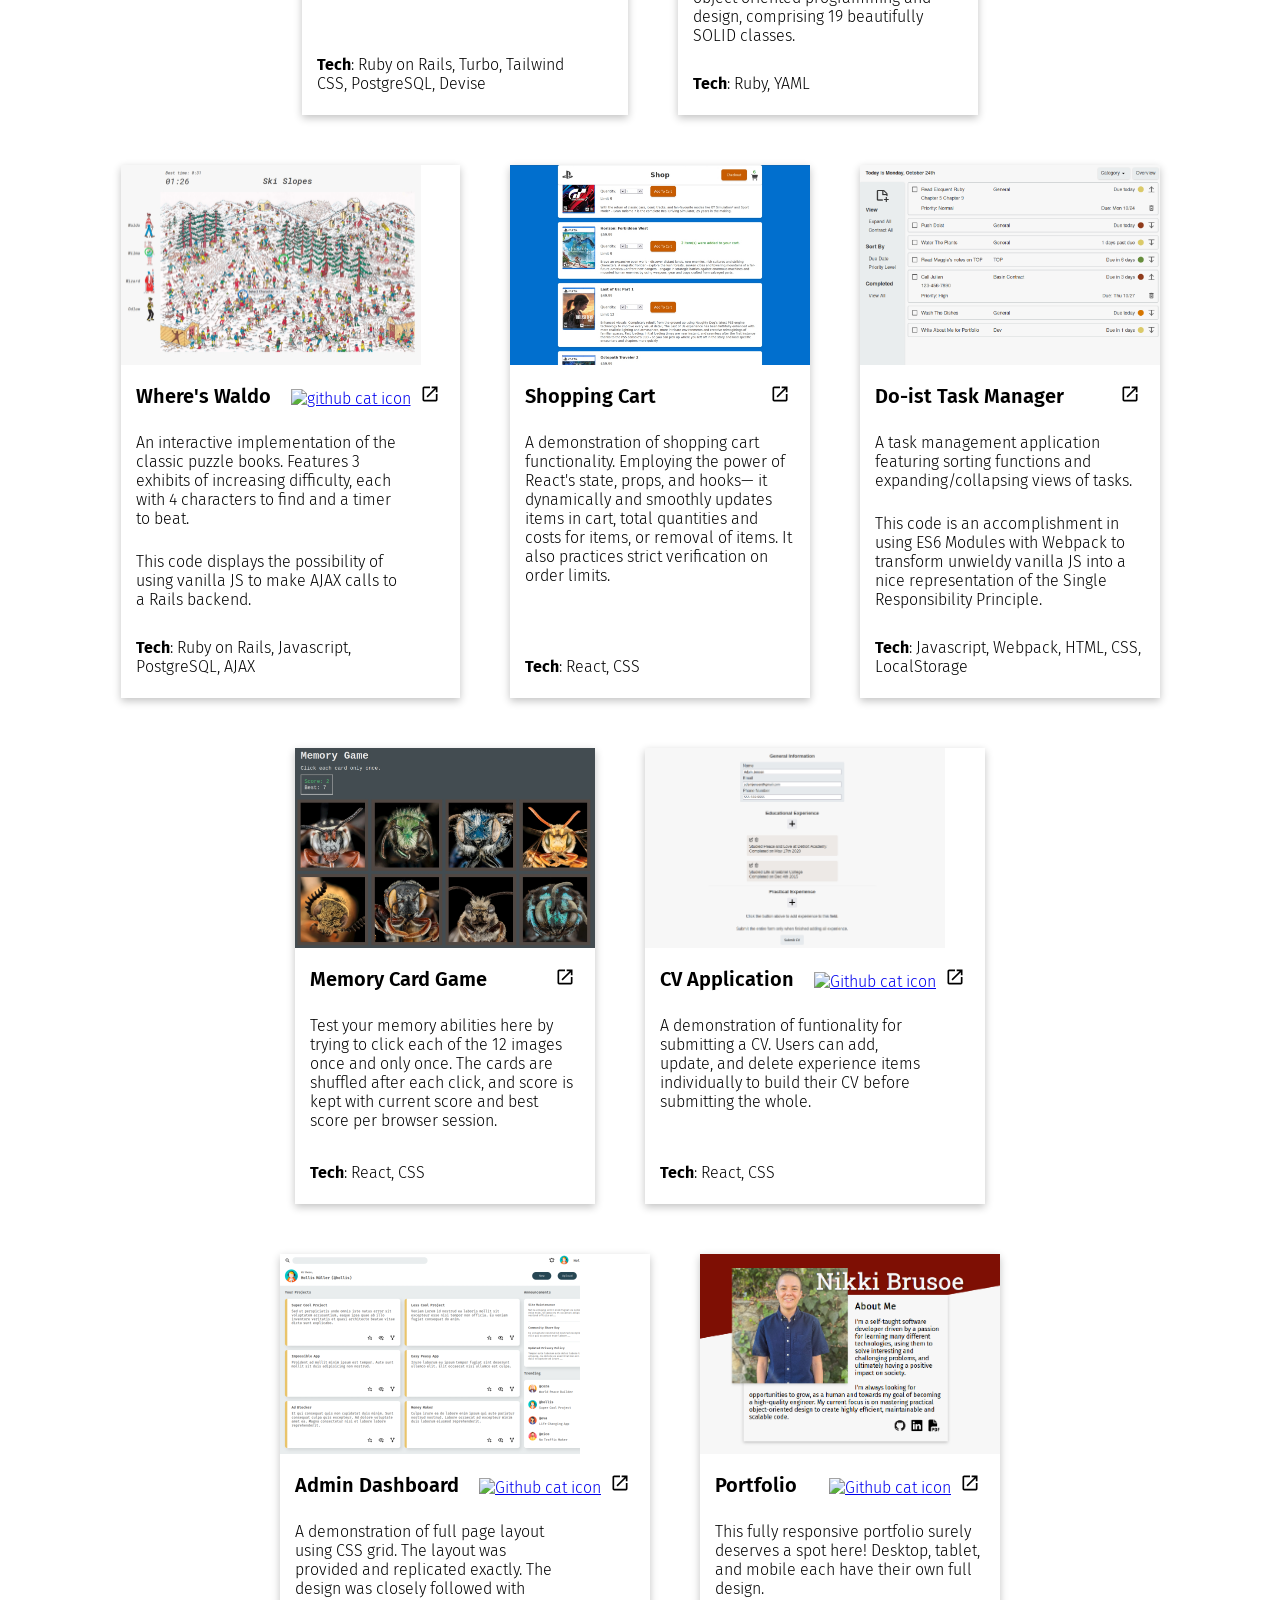
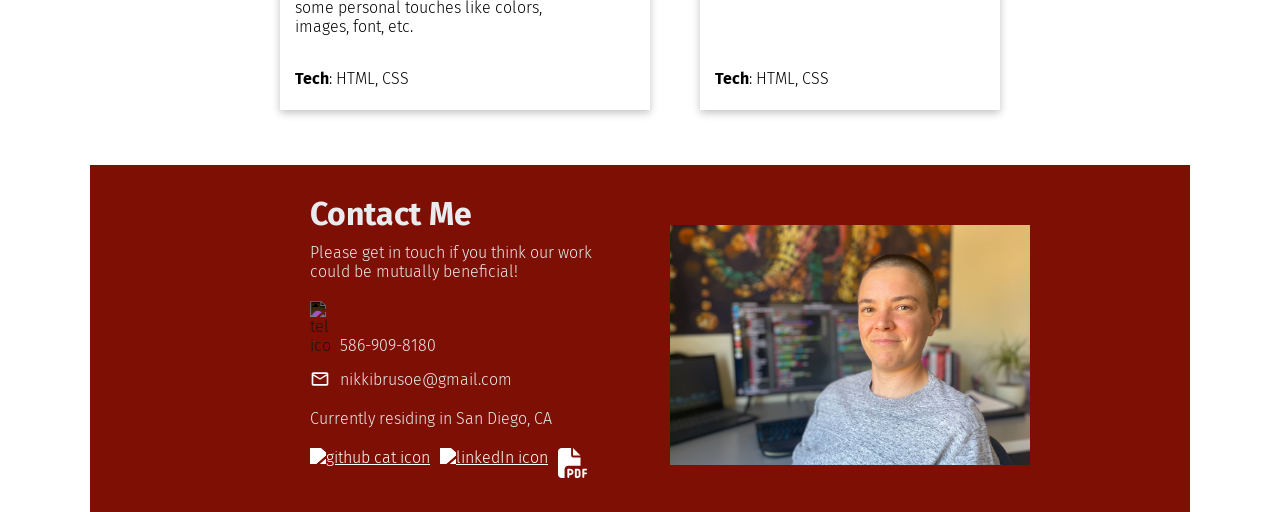
==== commit 73d53504: "change about me paragraphs" ====
--- a/index.html
+++ b/index.html
@@ -41,9 +41,10 @@
           <section>
             <div class="hidden-shape"></div>
             <h1>About Me</h1>
-            <p>I'm a self-taught, full-stack software developer currently available for full-time work. My primary experience is in Ruby, Rails, React, Javascript, HTML, and CSS.
-            <br><br>
-            I'm passionate, smart, naturally efficient and curious. I'm adaptable and can get things done— a great addition to any team. My goal is to master object-oriented design and SOLID principles to create highly efficient, reusable, maintainable and scalable code.</p>
+            <p>I'm a self-taught software developer
+            driven by a passion for learning many different technologies, using them to solve interesting and challenging problems, and ultimately having a positive impact on society. 
+            <br /> <br />
+            I'm always looking for opportunities to grow, as a human and towards my goal of becoming a high-quality engineer. My current focus is on mastering practical object-oriented design to create highly efficient, maintainable and scalable code.</p>
             <div class="about-links">
               <a href="https://github.com/technikka/" target="_blank" rel="noopener noreferrer">
                 <img src="https://cdn.jsdelivr.net/gh/devicons/devicon/icons/github/github-original.svg" title="GitHub" alt="github cat icon"/></a>
@@ -265,7 +266,7 @@
           </section>
 
           <section class="project">
-            <img src="assets/portfolio-_3-2_zoom_crop.jpg" alt="screenshot of project.">
+            <img src="assets/portfolio-3-2-zoom-crop.png" alt="screenshot of project.">
             <div class="info-panel">
               <p>Portfolio</p>
               <div class="project-links-container">
--- a/styles.css
+++ b/styles.css
@@ -8,7 +8,7 @@
 
 a > img:hover {
   transform: scale(1.2);
-  filter: invert(59%) sepia(13%) saturate(1364%) hue-rotate(133deg) brightness(91%) contrast(89%); 
+  filter: brightness(0) saturate(100%) invert(19%) sepia(66%) saturate(3319%) hue-rotate(169deg) brightness(105%) contrast(97%);
 }
 
 .page-container {
@@ -34,7 +34,7 @@
   width: 1800px;
   position: absolute;
   transform: rotate(-10deg) translatey(-220px) translatex(-30px);
-  background: #9f4e4c;
+  background: #7e0f04;
   z-index: -1;
 }
 
@@ -102,6 +102,7 @@
 
 .about-links {
   margin: auto;
+  padding: 7px;
 }
 
 .about-links img {
@@ -190,7 +191,7 @@
 
 .contact-container {
   margin-top: 25px;
-  background: #9f4e4c;
+  background: #7e0f04;
   display: flex;
   flex-flow: row wrap;
   justify-content: center;
@@ -245,17 +246,12 @@
   display: flex;
   flex-direction: row;
   gap: 10px;
-  align-self: center;
-}
-
-.contact h1 {
-  align-self: center;
 }
 
 .contact-links img {
   height: 30px;
   width: auto;
-  filter: brightness(0) saturate(100%) invert(0%) sepia(5%) saturate(7481%) hue-rotate(228deg) brightness(106%) contrast(106%);
+  filter: brightness(0) saturate(100%) invert(100%);
 }
 
 .contact-container picture {
@@ -297,7 +293,6 @@
 
   .hidden-shape {
     float: left;
-    background: blue;
     width: 275px;
     height: 230px;
     background: #f7f7f7; 
@@ -307,6 +302,7 @@
     display: inline-block;
     position: absolute;
     right: 0;
+    bottom: 15px;
     padding-right: 15px;
   }
 
@@ -394,8 +390,7 @@
   .side-panel-left {
     width: calc((100vw - 1100px) / 2);
     height: 100vh;
-    /* background-color: #f7f7f7; */
-    background-color: #20100f;
+    background-color: #2a2a2e;
     display: block;
     position: fixed;
     top: 0;
@@ -407,8 +402,7 @@
     width: calc((100vw - 1100px) / 2);
     height: 100vh;
     z-index: 5;
-    /* background-color: #f7f7f7; */
-    background-color: #20100f;
+    background-color: #2a2a2e;
     display: block;
     position: fixed;
     top: 0;
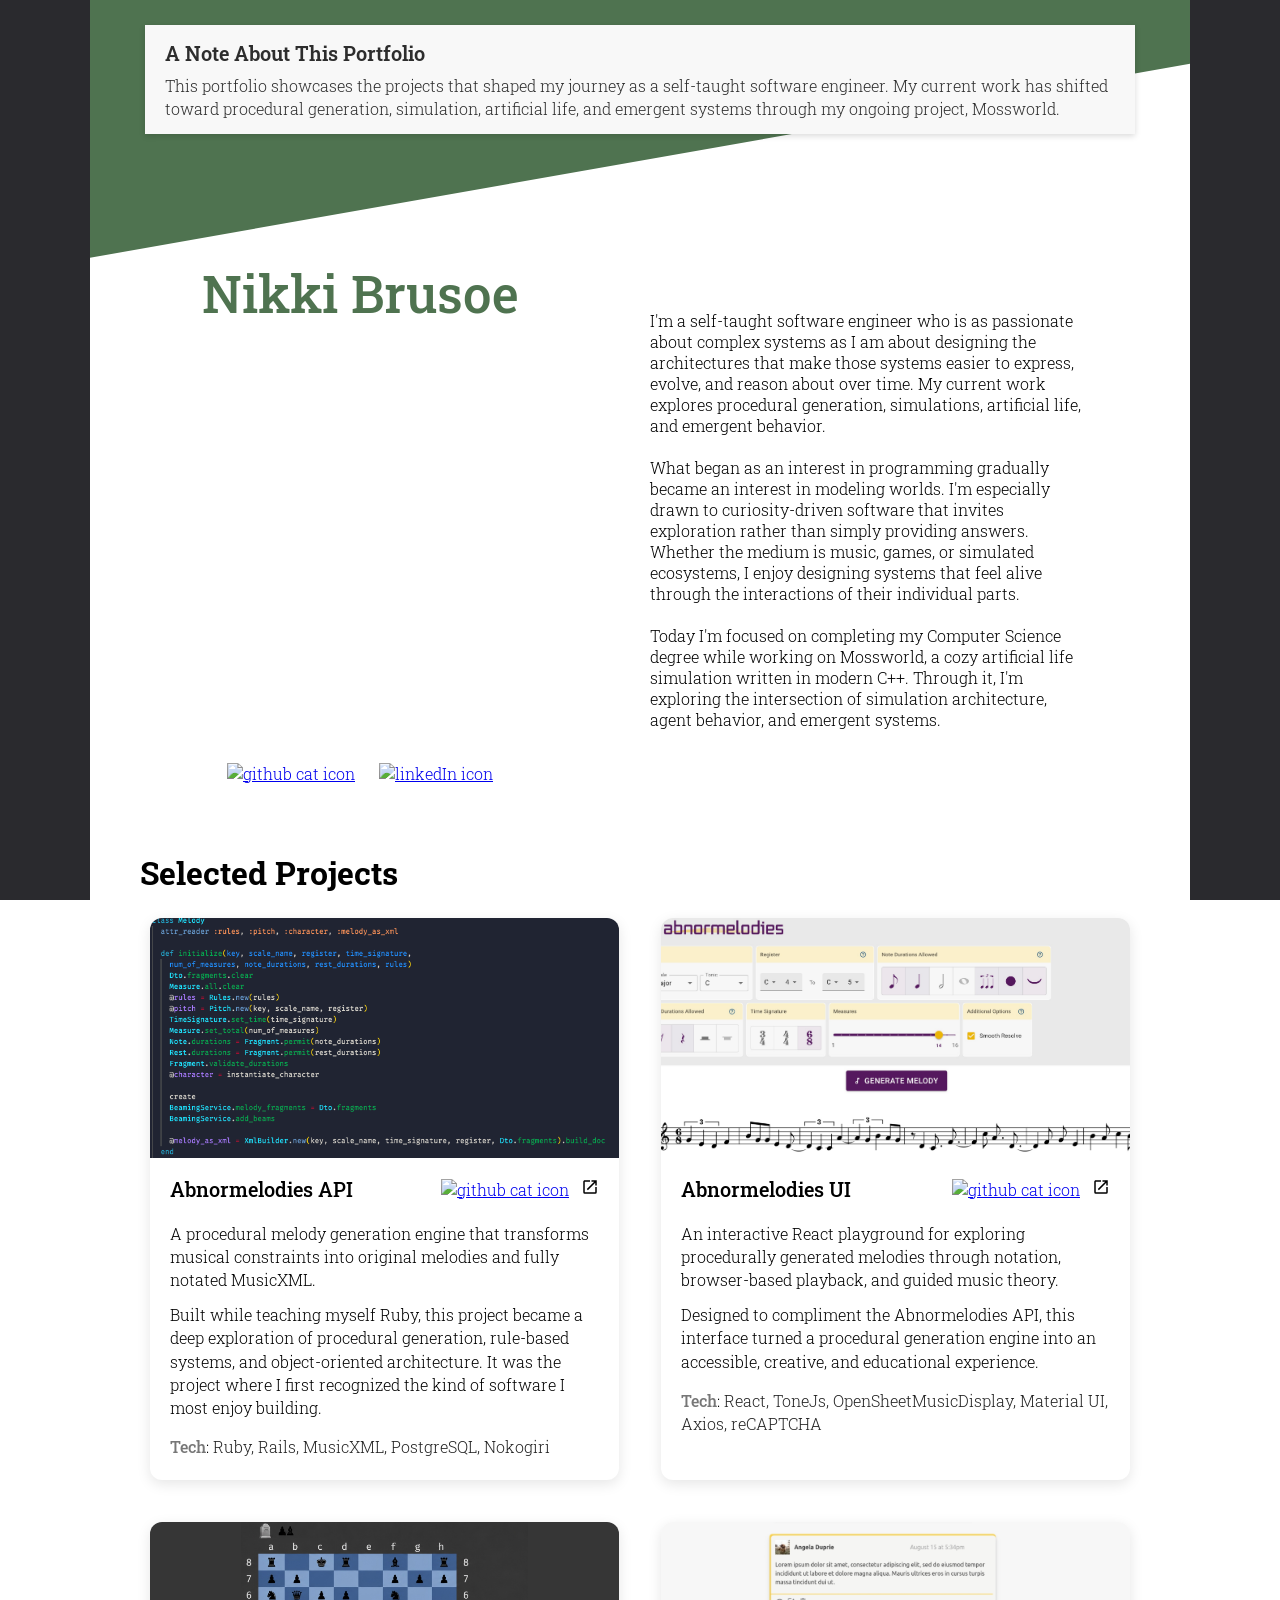
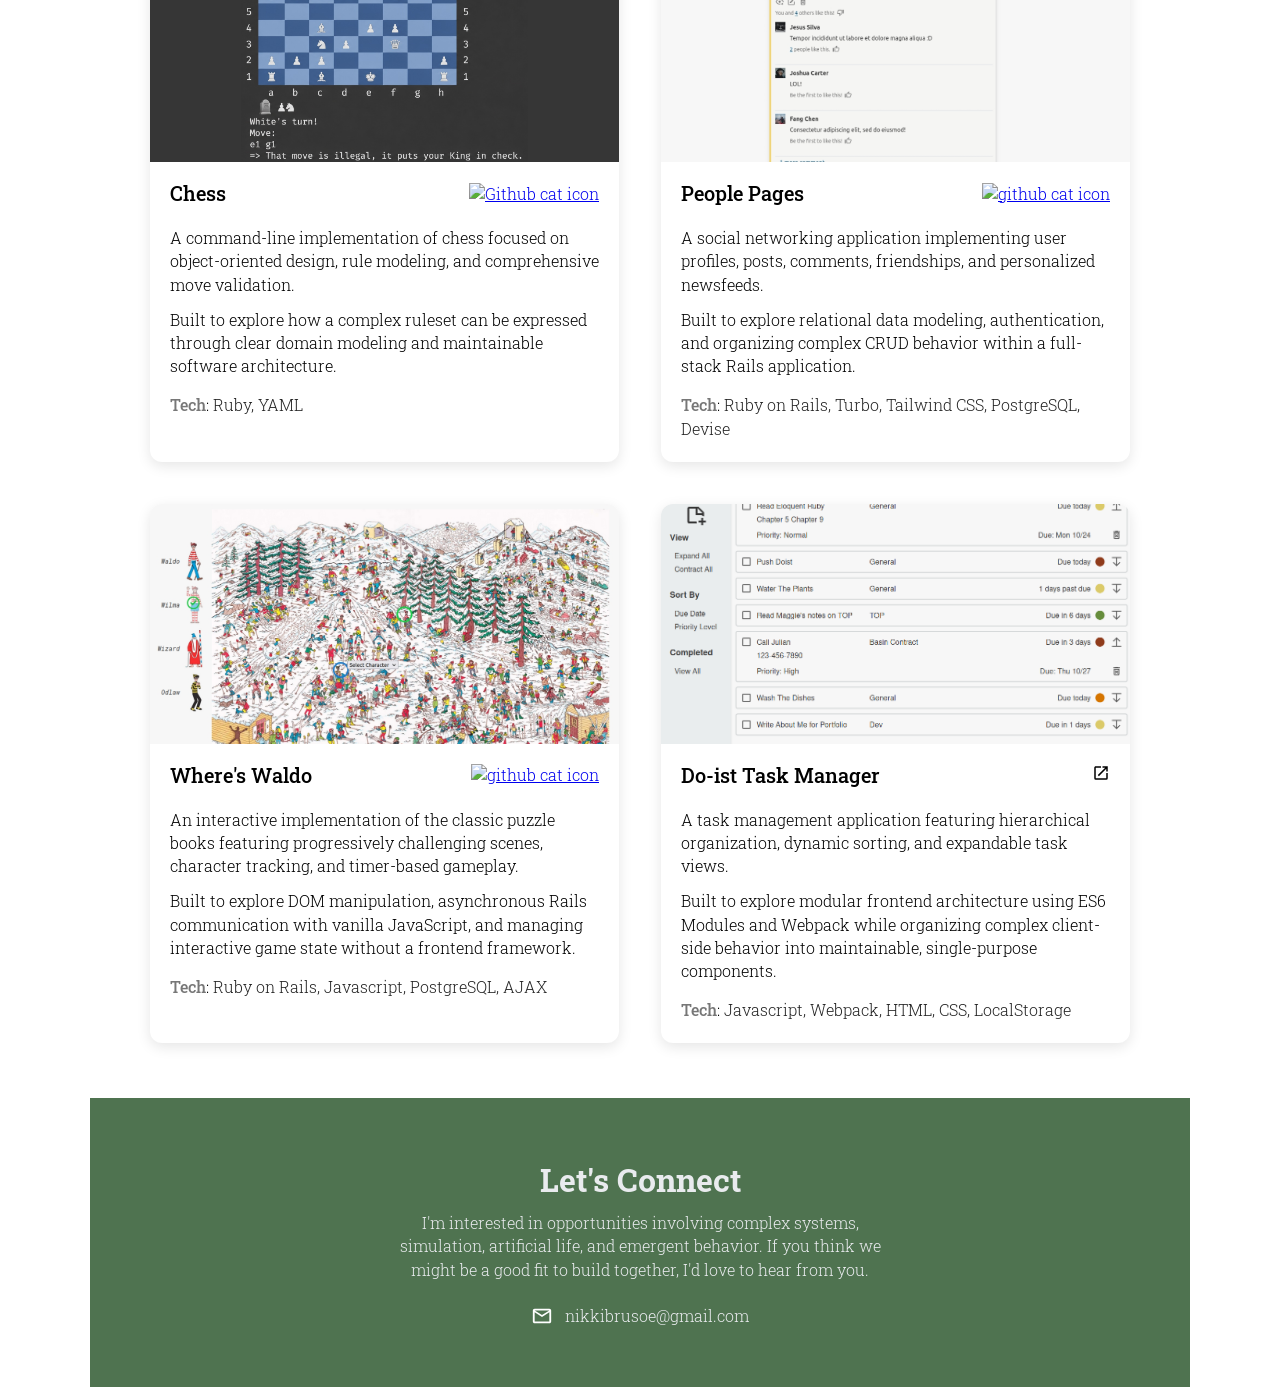
==== commit 6cadd1d7: "Refresh portfolio design and content" ====
--- a/index.html
+++ b/index.html
@@ -1,318 +1,270 @@
 <!DOCTYPE html>
 <html lang="en">
-  <head>
+
+<head>
     <meta charset="UTF-8">
     <meta name="viewport" content="width=device-width,  initial-scale=1.0">
-    <meta
-      name="description"
-      content="The personal portfolio of Nikki Brusoe, full-stack software developer."
-    />
+    <meta name="description" content="The personal portfolio of Nikki Brusoe, full-stack software developer." />
     <meta name="author" content="Nikki Brusoe (technikka)">
-    <meta property="og:image" content="https://www.nikkibrusoe.com/assets/nikki-workstation-crop-landscape-og-image.jpg" />
+    <meta property="og:image"
+        content="https://www.nikkibrusoe.com/assets/nikki-workstation-crop-landscape-og-image.jpg" />
     <meta property="og:image:width" content="1200" />
     <meta property="og:image:height" content="630" />
     <meta property="og:url" content="https://www.nikkibrusoe.com" />
     <meta property="og:title" content="Portfolio | Nikki Brusoe" />
-    <meta property="og:description" content="The personal portfolio of Nikki Brusoe, full-stack software developer."/>  
+    <meta property="og:description"
+        content="The portfolio of Nikki Brusoe, a software engineer exploring procedural generation, artificial life, simulation architecture, and emergent systems." />
     <link rel="stylesheet" href="styles.css">
     <link href="https://fonts.googleapis.com/css2?family=Roboto+Slab&display=swap" rel="stylesheet">
-    <link href="https://fonts.googleapis.com/css2?family=Fira+Sans&display=swap" rel="stylesheet">
-    <title>Portfolio | Nikki Brusoe</title> 
-  </head>
-
-  <body>
+    <title>Nikki Brusoe | Software Engineer</title>
+</head>
+
+<body>
     <div class="page-container">
 
-      <div class="side-panel-left"></div>
-      <div class="top-deco"></div>
-      <div class="side-panel-right"></div>
-
-      <div class="about-container">
-        <div class="about">
-          <div class="img-container">
-            <picture>
-              <source media="(max-width: 700px)" srcset="assets/nikki-outside-crop-tall.jpeg">
-              <source media="(min-width: 701px)" srcset="assets/nikki-outside-crop-square.jpeg">
-              <img src="nikki-outside-crop-square.jpeg" alt="Nikki standing outside and smiling" class="nikki-outside">
-            </picture>
-            <h1 class="my-name">Nikki Brusoe</h1>
-          </div>
-
-          <section>
-            <div class="hidden-shape"></div>
-            <h1>About Me</h1>
-            <p>I'm a self-taught software developer
-            driven by a passion for learning many different technologies, using them to solve interesting and challenging problems, and ultimately having a positive impact on society. 
-            <br /> <br />
-            I'm always looking for opportunities to grow, as a human and towards my goal of becoming a high-quality engineer. My current focus is on mastering practical object-oriented design to create highly efficient, maintainable and scalable code.</p>
-            <div class="about-links">
-              <a href="https://github.com/technikka/" target="_blank" rel="noopener noreferrer">
-                <img src="https://cdn.jsdelivr.net/gh/devicons/devicon/icons/github/github-original.svg" title="GitHub" alt="github cat icon"/></a>
-              <a href="https://www.linkedin.com/in/nikki-brusoe-89108722a/" target="_blank" rel="noopener noreferrer">
-                <img src="https://cdn.jsdelivr.net/gh/devicons/devicon/icons/linkedin/linkedin-plain.svg" title="LinkedIn" alt="linkedIn icon"/></a>
-              <a href="resume.pdf" target="_blank" rel="noopener noreferrer">
-                <img src="icons/pdf-icon.svg" title="Resume" alt="pdf file icon"/></a>
+        <div class="side-panel-left"></div>
+        <div class="top-deco"></div>
+        <div class="side-panel-right"></div>
+
+        <div class="portfolio-banner">
+            <strong>A Note About This Portfolio</strong>
+            This portfolio showcases the projects that shaped my journey as a self-taught software engineer. My current
+            work has shifted toward procedural generation, simulation, artificial life, and emergent systems through my
+            ongoing project, Mossworld.
+        </div>
+
+        <div class="about-container">
+            <div class="about">
+                <div class="img-container">
+                    <h1 class="my-name">Nikki Brusoe</h1>
+                    <picture>
+                        <source media="(max-width: 700px)" srcset="assets/nikki-brusoe-profile.jpg">
+                        <source media="(min-width: 701px)" srcset="assets/nikki-brusoe-profile-square.jpg">
+                        <img src="nikki-outside-crop-square.jpeg" alt="Nikki standing outside and smiling"
+                            class="nikki-outside">
+                    </picture>
+                    <div class="about-links">
+                        <a href="https://github.com/technikka/" target="_blank" rel="noopener noreferrer">
+                            <img src="https://cdn.jsdelivr.net/gh/devicons/devicon/icons/github/github-original.svg"
+                                title="GitHub" alt="github cat icon" /></a>
+                        <a href="https://www.linkedin.com/in/nikki-brusoe-89108722a/" target="_blank"
+                            rel="noopener noreferrer">
+                            <img src="https://cdn.jsdelivr.net/gh/devicons/devicon/icons/linkedin/linkedin-plain.svg"
+                                title="LinkedIn" alt="linkedIn icon" /></a>
+                    </div>
+                </div>
+
+                <section>
+                    <p>
+                        I'm a self-taught software engineer who is as passionate about complex systems as I am about
+                        designing the architectures that make those systems easier to express, evolve, and reason about
+                        over time. My current work explores procedural generation, simulations, artificial life, and
+                        emergent
+                        behavior.
+                        <br><br>
+                        What began as an interest in programming gradually became an interest in modeling worlds. I'm
+                        especially drawn to curiosity-driven software that invites exploration rather than simply
+                        providing answers. Whether the medium is music, games, or simulated ecosystems, I enjoy
+                        designing systems that feel alive through the interactions of their individual parts.
+                        <br><br>
+                        Today I'm focused on completing my Computer Science degree while working on Mossworld, a cozy
+                        artificial life simulation written in modern C++. Through it, I'm exploring the
+                        intersection of simulation architecture, agent behavior, and emergent systems.
+                    </p>
+                </section>
             </div>
-          </section>
-        </div>
-      </div>
-
-      <div class="work">
-        <h1>My Work</h1>
-
-        <div class="projects-container">
-          <section class="project">
-            <img src="assets/abnormelodies-api-code-zoom-3-2.png" alt="screenshot of method in abnormelodies codebase.">
-            <div class="info-panel">
-              <p>abnormelodies - API</p>
-              <div class="project-links-container">
-                <a href="https://github.com/technikka/Abnormelodies_API_README" target="_blank" rel="noopener noreferrer"><img src="https://cdn.jsdelivr.net/gh/devicons/devicon/icons/github/github-original.svg" alt="github cat icon"/></a>
-                <a href="https://abnormelodies.com" target="_blank" rel="noopener noreferrer"><img src="assets/open-in-new.svg" alt="open in new tab icon"></a>
-              </div>
+        </div>
+
+        <div class="work">
+            <h1>Selected Projects</h1>
+
+            <div class="projects-container">
+                <section class="project">
+                    <img src="assets/abnormelodies-api.png" alt="screenshot of method in abnormelodies codebase.">
+                    <div class="info-panel">
+                        <p>Abnormelodies API</p>
+                        <div class="project-links-container">
+                            <a href="https://github.com/technikka/Abnormelodies_API" target="_blank"
+                                rel="noopener noreferrer"><img
+                                    src="https://cdn.jsdelivr.net/gh/devicons/devicon/icons/github/github-original.svg"
+                                    alt="github cat icon" /></a>
+                            <a href="https://abnormelodies.com" target="_blank" rel="noopener noreferrer"><img
+                                    src="assets/open-in-new.svg" alt="open in new tab icon"></a>
+                        </div>
+                    </div>
+                    <div class="project-description">
+                        <p>
+                            A procedural melody generation engine that transforms musical constraints into original
+                            melodies and fully notated MusicXML.
+                        </p>
+                        <p>
+                            Built while teaching myself Ruby, this project became a deep exploration of
+                            procedural generation, rule-based systems, and object-oriented architecture. It was the
+                            project where I first recognized the kind of software I most enjoy building.
+                        </p>
+                        <p class="bottom">
+                            <span class="tech">Tech</span>: <span class="tech-stack">Ruby, Rails, MusicXML, PostgreSQL,
+                                Nokogiri</span>
+                        </p>
+                    </div>
+                </section>
+
+                <section class="project">
+                    <img src="assets/abnormelodies-ui-crop.jpg" alt="screenshot of app form.">
+                    <div class="info-panel">
+                        <p>Abnormelodies UI</p>
+                        <div class="project-links-container">
+                            <a href="https://github.com/technikka/Abnormelodies_UI" target="_blank"
+                                rel="noopener noreferrer"><img
+                                    src="https://cdn.jsdelivr.net/gh/devicons/devicon/icons/github/github-original.svg"
+                                    alt="github cat icon" /></a>
+                            <a href="https://abnormelodies.com" target="_blank" rel="noopener noreferrer"><img
+                                    src="assets/open-in-new.svg" alt="open in new tab icon"></a>
+                        </div>
+                    </div>
+                    <div class="project-description">
+                        <p>
+                            An interactive React playground for exploring procedurally generated melodies through
+                            notation, browser-based playback, and guided music theory.
+                        </p>
+                        <p>
+                            Designed to compliment the Abnormelodies API, this interface turned a procedural generation
+                            engine into an accessible, creative, and educational experience.
+                        </p>
+                        <p class="bottom">
+                            <span class="tech">Tech</span>: <span class="tech-stack">
+                                React, ToneJs, OpenSheetMusicDisplay, Material UI, Axios,
+                                reCAPTCHA
+                            </span>
+                        </p>
+                    </div>
+                </section>
+
+                <section class="project">
+                    <img class="chess-img" src="assets/chess.jpg" alt="screenshot of chess in my terminal.">
+                    <div class="info-panel">
+                        <p>Chess</p>
+                        <div class="project-links-container">
+                            <a href="https://github.com/technikka/Chess" target="_blank" rel="noopener noreferrer"><img
+                                    src="https://cdn.jsdelivr.net/gh/devicons/devicon/icons/github/github-original.svg"
+                                    alt="Github cat icon" /></a>
+                        </div>
+                    </div>
+                    <div class="project-description">
+                        <p>
+                            A command-line implementation of chess focused on object-oriented design, rule modeling, and
+                            comprehensive move validation.
+                        </p>
+                        <p>
+                            Built to explore how a complex ruleset can be expressed through clear domain modeling and
+                            maintainable software architecture.
+                        </p>
+                        <p class="bottom">
+                            <span class="tech">Tech</span>: <span class="tech-stack">Ruby, YAML</span>
+                        </p>
+                    </div>
+                </section>
+
+                <section class="project">
+                    <img src="assets/pp-zoom-3-2.jpg" alt="screenshot of people pages newsfeed.">
+                    <div class="info-panel">
+                        <p>People Pages</p>
+                        <div class="project-links-container">
+                            <a href="https://github.com/technikka/PeoplePages" target="_blank"
+                                rel="noopener noreferrer"><img
+                                    src="https://cdn.jsdelivr.net/gh/devicons/devicon/icons/github/github-original.svg"
+                                    alt="github cat icon" /></a>
+                        </div>
+                    </div>
+                    <div class="project-description">
+                        <p>
+                            A social networking application implementing user profiles, posts, comments, friendships,
+                            and personalized newsfeeds.
+                        </p>
+                        <p>
+                            Built to explore relational data modeling, authentication, and organizing complex CRUD
+                            behavior within a full-stack Rails application.
+
+                        </p>
+                        <p class="bottom">
+                            <span class="tech">Tech</span>: <span class="tech-stack">Ruby on Rails, Turbo, Tailwind CSS,
+                                PostgreSQL, Devise</span>
+                        </p>
+                    </div>
+                </section>
+
+                <section class="project">
+                    <img src="assets/wheres_waldo_3-2_zoom_crop.jpg" alt="screenshot of gameplay.">
+                    <div class="info-panel">
+                        <p>Where's Waldo</p>
+                        <div class="project-links-container">
+                            <a href="https://github.com/technikka/WheresWaldo" target="_blank"
+                                rel="noopener noreferrer"><img
+                                    src="https://cdn.jsdelivr.net/gh/devicons/devicon/icons/github/github-original.svg"
+                                    alt="github cat icon" /></a>
+                        </div>
+                    </div>
+                    <div class="project-description">
+                        <p>
+                            An interactive implementation of the classic puzzle books featuring progressively
+                            challenging scenes, character tracking, and timer-based gameplay.
+                        </p>
+                        <p>
+                            Built to explore DOM manipulation, asynchronous Rails communication with vanilla JavaScript,
+                            and managing interactive game state without a frontend framework.
+                        </p>
+                        <p class="bottom">
+                            <span class="tech">Tech</span>: <span class="tech-stack">Ruby on Rails, Javascript,
+                                PostgreSQL, AJAX</span>
+                        </p>
+                    </div>
+                </section>
+
+                <section class="project">
+                    <img src="assets/doist-3-2.png" alt="screenshot of in-app overview">
+                    <div class="info-panel">
+                        <p>Do-ist Task Manager</p>
+                        <div class="project-links-container">
+                            <a href="https://github.com/technikka/DoistTodoList" target="_blank"
+                                rel="noopener noreferrer"><img
+                                    src="https://cdn.jsdelivr.net/gh/devicons/devicon/icons/github/github-original.svg"
+                                    alt="" /></a>
+                            <a href="https://technikka.github.io/DoistTodoList/" target="_blank"
+                                rel="noopener noreferrer"><img src="assets/open-in-new.svg" alt=""></a>
+                        </div>
+                    </div>
+                    <div class="project-description">
+                        <p>
+                            A task management application featuring hierarchical organization, dynamic sorting, and
+                            expandable task views.
+                        </p>
+                        <p>
+                            Built to explore modular frontend architecture using ES6 Modules and Webpack while
+                            organizing complex client-side behavior into maintainable, single-purpose components.
+                        </p>
+                        <p class="bottom">
+                            <span class="tech">Tech</span>: <span class="tech-stack">Javascript, Webpack, HTML, CSS,
+                                LocalStorage</span>
+                        </p>
+                    </div>
+                </section>
             </div>
-            <div class="project-description">
-              <p>
-                A melody generator. It's endpoint accepts parameters such as key, time signature, register range, note durations and augmentations to allow, etc., and responds with musicXML describing a melody. 
-              </p> 
-              <p>
-                A fast and creative Rails API, ready to be scaled into a publically available and useful tool.
-              </p>
-              <p class="bottom">
-                <span class="bold">Tech</span>: Ruby, Rails, musicXML, PostgreSQL, Nokogiri
-              </p>
+        </div>
+
+        <div class="contact-container">
+            <div class="contact">
+                <h1>Let's Connect</h1>
+                <p>I'm interested in opportunities involving complex systems, simulation, artificial life, and emergent
+                    behavior. If you think we might be a good fit to build together, I'd love to hear from you.
+                </p>
+
+                <div class="email">
+                    <img src="assets/email-outline.svg" alt="">
+                    <span>nikkibrusoe@gmail.com</span>
+                </div>
             </div>
-          </section>
-
-          <section class="project">
-            <img src="assets/abnormelodies-ui-zoom-crop-3-2.png" alt="screenshot of app form.">
-            <div class="info-panel">
-              <p>abnormelodies - UI</p>
-              <div class="project-links-container">
-                <a href="https://github.com/technikka/Abnormelodies_UI" target="_blank" rel="noopener noreferrer"><img src="https://cdn.jsdelivr.net/gh/devicons/devicon/icons/github/github-original.svg" alt="github cat icon"/></a>
-                <a href="https://abnormelodies.com" target="_blank" rel="noopener noreferrer"><img src="assets/open-in-new.svg" alt="open in new tab icon"></a>
-              </div>
-            </div>
-            <div class="project-description">
-              <p>
-                A playground for creating unusual and sometimes hilarious melodies, using the abnormelodies API. This UI is meant to be inspiring, fun, accessible, and educational. 
-              </p> 
-              <p>
-                A React app featuring custom Material UI components, ToneJs for audio and OpenSheetMusicDisplay for visual notation of the melody.
-              </p>
-              <p class="bottom">
-                <span class="bold">Tech</span>: React, Material UI, ToneJs, OpenSheetMusicDisplay, Axios, reCAPTCHA
-              </p>
-            </div>
-          </section>
-
-          <section class="project">
-            <img src="assets/pp-zoom-3-2.jpg" alt="screenshot of people pages newsfeed.">
-            <div class="info-panel">
-              <p>People Pages</p>
-              <div class="project-links-container">
-                <a href="https://github.com/technikka/PeoplePages" target="_blank" rel="noopener noreferrer"><img src="https://cdn.jsdelivr.net/gh/devicons/devicon/icons/github/github-original.svg" alt="github cat icon"/></a>
-                <a href="https://people-pages.onrender.com" target="_blank" rel="noopener noreferrer"><img src="assets/open-in-new.svg" alt="open in new tab icon"></a>
-              </div>
-            </div>
-            <div class="project-description">
-              <p>
-                A social platform mimicking the core user functionality of Facebook: users, profiles, posts, newsfeed, "friending", and "liking".
-              </p> 
-              <p>
-                This project exhibits a full scale CRUD app with complex associations and database queries, and authentication.
-              </p>
-              <p class="bottom">
-                <span class="bold">Tech</span>: Ruby on Rails, Turbo, Tailwind CSS, PostgreSQL, Devise
-              </p>
-            </div>
-          </section>
-
-          <section class="project">
-            <img src="assets/chess-zoom-3-2.jpg" alt="screenshot of chess in my terminal.">
-            <div class="info-panel">
-              <p>Chess</p>
-              <div class="project-links-container">
-                <a href="https://github.com/technikka/Chess" target="_blank" rel="noopener noreferrer"><img src="https://cdn.jsdelivr.net/gh/devicons/devicon/icons/github/github-original.svg" alt="Github cat icon"/></a>
-                <a href="https://replit.com/@technikka/Chess" target="_blank" rel="noopener noreferrer"><img src="assets/open-in-new.svg" alt="open in new tab icon"></a>
-              </div>
-            </div>
-            <div class="project-description">
-              <p>
-                Command line game for two users to play against each other. Players can execute special moves like 'en passant' and 'castling', and recieve helpful tips when trying to make an illegal move. Games are savable with serialization.
-              </p> 
-              <p>
-                This code is my finest example of object oriented programming and design, comprising 19 beautifully SOLID classes.
-              </p>
-              <p class="bottom">
-                <span class="bold">Tech</span>: Ruby, YAML
-              </p>
-            </div>
-          </section>
-
-          <section class="project">
-            <img src="assets/wheres_waldo_3-2_zoom_crop.jpg" alt="screenshot of gameplay.">
-            <div class="info-panel">
-              <p>Where's Waldo</p>
-              <div class="project-links-container">
-                <a href="https://github.com/technikka/WheresWaldo" target="_blank" rel="noopener noreferrer"><img src="https://cdn.jsdelivr.net/gh/devicons/devicon/icons/github/github-original.svg" alt="github cat icon"/></a>
-                <a href="https://wheres-waldo-76r5.onrender.com/exhibits" target="_blank" rel="noopener noreferrer"><img src="assets/open-in-new.svg" alt="open in new tab icon"></a>
-              </div>
-            </div>
-            <div class="project-description">
-              <p>
-                An interactive implementation of the classic puzzle books. Features 3 exhibits of increasing difficulty, each with 4 characters to find and a timer to beat.
-              </p>
-              <p>
-                This code displays the possibility of using vanilla JS to make AJAX calls to a Rails backend.
-              </p>
-              <p class="bottom">
-                <span class="bold">Tech</span>: Ruby on Rails, Javascript, PostgreSQL, AJAX
-              </p>
-            </div>
-          </section>
-
-          <section class="project">
-            <img src="assets/shopping_cart_3-2_shop.jpg" alt="screenshot of in-app overview">
-            <div class="info-panel">
-              <p>Shopping Cart </p>
-              <div class="project-links-container">
-                <a href="https://github.com/technikka/ShoppingCart_Ps5Place" target="_blank" rel="noopener noreferrer"><img src="https://cdn.jsdelivr.net/gh/devicons/devicon/icons/github/github-original.svg" alt=""/></a>
-                <a href="https://technikka.github.io/ShoppingCart_Ps5Place/" target="_blank" rel="noopener noreferrer"><img src="assets/open-in-new.svg" alt=""></a>
-              </div>
-            </div>
-            <div class="project-description">
-              <p>A demonstration of shopping cart functionality. Employing the power of React's state, props, and hooks— it dynamically and smoothly updates items in cart, total quantities and costs for items, or removal of items. It also practices strict verification on order limits.</p>
-              <p class="bottom">
-                <span class="bold">Tech</span>: React, CSS
-              </p>
-            </div>
-          </section>
-
-          <section class="project">
-            <img src="assets/doist-3-2.png" alt="screenshot of in-app overview">
-            <div class="info-panel">
-              <p>Do-ist Task Manager</p>
-              <div class="project-links-container">
-                <a href="https://github.com/technikka/DoistTodoList" target="_blank" rel="noopener noreferrer"><img src="https://cdn.jsdelivr.net/gh/devicons/devicon/icons/github/github-original.svg" alt=""/></a>
-                <a href="https://technikka.github.io/DoistTodoList/" target="_blank" rel="noopener noreferrer"><img src="assets/open-in-new.svg" alt=""></a>
-              </div>
-            </div>
-            <div class="project-description">
-              <p>
-                A task management application featuring sorting functions and expanding/collapsing views of tasks.
-              </p>
-              <p>
-                This code is an accomplishment in using ES6 Modules with Webpack to transform unwieldy vanilla JS into a nice representation of the Single Responsibility Principle.
-              </p>
-              <p class="bottom">
-                <span class="bold">Tech</span>: Javascript, Webpack, HTML, CSS, LocalStorage
-              </p>
-            </div>
-          </section>
-
-          <section class="project">
-            <img src="assets/memory-game-zoom-3-2.jpg" alt="screenshot of in-app overview">
-            <div class="info-panel">
-              <p>Memory Card Game</p>
-              <div class="project-links-container">
-                <a href="https://github.com/technikka/MemoryCardGame" target="_blank" rel="noopener noreferrer"><img src="https://cdn.jsdelivr.net/gh/devicons/devicon/icons/github/github-original.svg" alt=""/></a>
-                <a href="https://technikka.github.io/MemoryCardGame/" target="_blank" rel="noopener noreferrer"><img src="assets/open-in-new.svg" alt=""></a>
-              </div>
-            </div>
-            <div class="project-description">
-              <p>Test your memory abilities here by trying to click each of the 12 images once and only once. The cards are shuffled after each click, and score is kept with current score and best score per browser session. </p>
-              <p class="bottom">
-                <span class="bold">Tech</span>: React, CSS
-              </p>
-            </div>
-          </section>
-
-          <section class="project">
-            <img src="assets/cv-app-zoom-3-2.png" alt="screenshot of CV Application.">
-            <div class="info-panel">
-              <p>CV Application</p>
-              <div class="project-links-container">
-                <a href="https://github.com/technikka/CvApplication" target="_blank" rel="noopener noreferrer"><img src="https://cdn.jsdelivr.net/gh/devicons/devicon/icons/github/github-original.svg" alt="Github cat icon"/></a>
-                <a href="https://technikka.github.io/CvApplication/" target="_blank" rel="noopener noreferrer"><img src="assets/open-in-new.svg" alt=""></a>
-              </div>
-            </div>
-            <div class="project-description">
-              <p>
-                A demonstration of funtionality for submitting a CV. Users can add, update, and delete experience items individually to build their CV before submitting the whole.
-              </p>
-              <p class="bottom">
-                <span class="bold">Tech</span>: React, CSS
-              </p>
-            </div>
-          </section>
-
-          <section class="project">
-            <img src="assets/admin-dashboard-zoom-3-2.jpg" alt="screenshot of project.">
-            <div class="info-panel">
-              <p>Admin Dashboard</p>
-              <div class="project-links-container">
-                <a href="https://github.com/technikka/AdminDashboard" target="_blank" rel="noopener noreferrer"><img src="https://cdn.jsdelivr.net/gh/devicons/devicon/icons/github/github-original.svg" alt="Github cat icon"/></a>
-                <a href="https://technikka.github.io/AdminDashboard/" target="_blank" rel="noopener noreferrer"><img src="assets/open-in-new.svg" alt="Open in new tab icon"></a>
-              </div>
-            </div>
-            <div class="project-description">
-              <p>
-                A demonstration of full page layout using CSS grid. The layout was provided and replicated exactly. The design was closely followed with some personal touches like colors, images, font, etc.
-              </p> 
-              <p class="bottom">
-                <span class="bold">Tech</span>: HTML, CSS
-              </p>
-            </div>
-          </section>
-
-          <section class="project">
-            <img src="assets/portfolio-3-2-zoom-crop.png" alt="screenshot of project.">
-            <div class="info-panel">
-              <p>Portfolio</p>
-              <div class="project-links-container">
-                <a href="https://nikkibrusoe.com" target="_blank" rel="noopener noreferrer"><img src="https://cdn.jsdelivr.net/gh/devicons/devicon/icons/github/github-original.svg" alt="Github cat icon"/></a>
-                <a href="" target="_blank" rel="noopener noreferrer"><img src="assets/open-in-new.svg" alt="Open in new tab icon"></a>
-              </div>
-            </div>
-            <div class="project-description">
-              <p>
-                This fully responsive portfolio surely deserves a spot here! Desktop, tablet, and mobile each have their own full design.
-              </p>
-              <p class="bottom">
-                <span class="bold">Tech</span>: HTML, CSS
-              </p>
-            </div>
-          </section>
-        </div>
-      </div>
-
-      <div class="contact-container">
-        <div class="contact">
-          <h1>Contact Me</h1>
-          
-          <p>Please get in touch if you think our work could be mutually beneficial!</p>
-          <div class="tele">
-            <img src="assets/phone.svg" alt="telephone icon">
-            <p>586-909-8180</p>
-          </div>
-          <class class="email">
-            <img src="assets/email-outline.svg" alt="email icon">
-            <p>nikkibrusoe@gmail.com</p>
-          </class>
-          <p>Currently residing in San Diego, CA</p>
-          <div class="contact-links">
-            <a href="https://github.com/technikka/" target="_blank" rel="noopener noreferrer"><img src="https://cdn.jsdelivr.net/gh/devicons/devicon/icons/github/github-original.svg" title="GitHub" alt="github cat icon"/></a>
-            <a href="https://www.linkedin.com/in/nikki-brusoe-89108722a/" target="_blank" rel="noopener noreferrer"><img src="https://cdn.jsdelivr.net/gh/devicons/devicon/icons/linkedin/linkedin-plain.svg" title="LinkedIn" alt="linkedIn icon"/></a>
-            <a href="resume.pdf" target="_blank" rel="noopener noreferrer"><img src="icons/pdf-icon.svg" title="Resume" alt="pdf file icon"/></a>
-          </div>
-        </div>
-
-        <picture>
-          <source media="(max-width: 833px)" srcset="assets/nikki-workstation-crop-tall-2.jpg">
-          <source media="(min-width: 834px)" srcset="assets/nikki-workstation-crop-landscape.jpg">
-          <img src="nikki-workstation-crop-landscape.jpg" alt="Nikki sitting in front of her desk smiling" class="nikki-workstation">
-        </picture>
-      </div>
+        </div>
     </div>
-  </body>
+</body>
+
 </html>
--- a/styles.css
+++ b/styles.css
@@ -1,411 +1,606 @@
 body {
-  margin: 0;
-  font-family: 'fira sans';
-  font-weight: 300;
-  display: flex;
-  justify-content: center;
-}
-
-a > img:hover {
-  transform: scale(1.2);
-  filter: brightness(0) saturate(100%) invert(19%) sepia(66%) saturate(3319%) hue-rotate(169deg) brightness(105%) contrast(97%);
+    margin: 0;
+    font-family: "Roboto Slab", serif;
+    font-weight: 300;
+    display: flex;
+    justify-content: center;
+}
+
+a>img:hover {
+    transform: scale(1.2);
+    filter: invert(42%) sepia(8%) saturate(1558%) hue-rotate(72deg) brightness(92%) contrast(88%);
 }
 
 .page-container {
-  max-width: 1100px;
-  position: relative;
-  overflow-x: clip;
+    max-width: 1100px;
+    position: relative;
+    overflow-x: clip;
 }
 
 .side-panel-left {
-  display: none;
+    display: none;
 }
 
 .side-panel-right {
-  display: none;
+    display: none;
 }
 
 h1 {
-  margin: 0;
+    margin: 0;
 }
 
 .top-deco {
-  height: 320px;
-  width: 1800px;
-  position: absolute;
-  transform: rotate(-10deg) translatey(-220px) translatex(-30px);
-  background: #7e0f04;
-  z-index: -1;
+    height: 320px;
+    width: 1800px;
+    position: absolute;
+    transform: rotate(-10deg) translatey(-220px) translatex(-30px);
+    background: #4F7350;
+    z-index: -1;
+}
+
+.portfolio-banner {
+    width: 1200px;
+    max-width: 90%;
+    margin: 25px auto 30px;
+
+    padding: 14px 20px;
+
+    background: #f8f8f8;
+    box-shadow: rgba(0, 0, 0, .15) 0 2px 6px;
+
+    font-family: inherit;
+    font-size: 1rem;
+    line-height: 1.45;
+    color: #2d2d2d;
+
+    box-sizing: border-box;
+}
+
+.portfolio-banner strong {
+    display: block;
+    margin-bottom: 6px;
+    font-size: 1.25rem;
+    font-weight: 600;
 }
 
 .about-container {
-  color: #e9ebee;
-  padding: 30px;
-  display: flex;
-  justify-content: center;
-  align-items: center;
-}
-
-.about {
-  color: #e9ebee;
-  padding: 30px;
-  display: grid;
-  grid-template-rows: min-content 1fr;
-  justify-content: center;
-  z-index: 4;
+    color: #e9ebee;
+    padding: 60px 30px 30px 30px;
+    display: flex;
+    justify-content: center;
+    align-items: center;
 }
 
 .img-container {
-  display: grid;
-  grid-template-rows: 1fr 1fr;
-  justify-content: center;
+    display: flex;
+    flex-direction: column;
+    align-items: center;
 }
 
 .img-container picture {
-  grid-row: 1 / 3;
-  grid-column: 1 / 2;
-  height: 400px;
-  width: auto;
-}
-
-.nikki-outside {
-  height: 100%;
-}
-
-.my-name {
-  grid-row: 2 / 3;
-  grid-column: 1 / 2;
-  align-self: end;
-  padding: 0 0 5px 5px;
-  font-family: 'Roboto Slab', serif;
-  color: #f7f7f7;
-  font-size: 60px;
-  width: 200px;
-  line-height: 1.1;
-  text-shadow: 2px 2px 3px rgba(0,0,0, 0.4);
+    height: 400px;
+    width: auto;
 }
 
 .about section {
-  padding: 15px;
-  justify-self: center;
-  color: black;
-  background: #f7f7f7;
-  display: flex;
-  flex-flow: column;
-  max-width: 270px;
-  box-shadow: none;
+    padding: 15px;
+    justify-self: center;
+    color: black;
+    display: flex;
+    flex-flow: column;
+    max-width: 270px;
+    box-shadow: none;
 }
 
 .about section h1 {
-  margin: auto;
+    margin: auto;
 }
 
 .about-links {
-  margin: auto;
-  padding: 7px;
+    margin: 10px 0 0 0;
+    padding: 7px;
 }
 
 .about-links img {
-  height: 30px;
-  padding: 0 5px;
+    height: 40px;
+    padding: 0 10px;
 }
 
 .work {
-  padding: 0 0 30px 0;
-  display: flex;
-  flex-direction: column;
-  align-items: center;
+    padding: 0 0 30px 0;
+    display: flex;
+    flex-direction: column;
+    align-items: center;
+}
+
+.work h1 {
+    padding-bottom: 24px;
 }
 
 .projects-container {
-  display: flex;
-  flex-flow: row wrap;
-  justify-content: center;
-  row-gap: 50px;
-}
-
-.work h1 {
-  padding-bottom: 15px;
+    display: grid;
+    grid-template-columns: repeat(auto-fit, minmax(340px, 1fr));
+    gap: 42px;
+    max-width: 980px;
+    width: 100%;
 }
 
 .project {
-  display: flex column;
-  box-shadow: rgba(0, 0, 0, 0.24) 0px 3px 8px;
-  width: max-content;
-  margin-left: 25px;
-  margin-right: 25px;
+    display: flex;
+    flex-direction: column;
+    background: #ffffff;
+    border-radius: 12px;
+    overflow: hidden;
+    box-shadow: rgba(0, 0, 0, 0.10) 0 4px 14px;
+    transition: transform .2s ease, box-shadow .2s ease;
 }
 
 .project img {
-  width: 300px;
-  height: 200px;
-  object-fit: fill;
+    width: 100%;
+    height: 240px;
+    object-fit: cover;
+}
+
+.chess-img {
+    object-fit: contain !important;
+    background: #363636;
+}
+
+.project:hover {
+    transform: translateY(-4px);
+    box-shadow: rgba(0, 0, 0, .16) 0 10px 24px;
 }
 
 .info-panel {
-  display: flex;
-  align-items: center;
+    display: flex;
+    align-items: center;
+    padding: 18px 20px 8px 20px;
 }
 
 .info-panel p {
-  font-size: 20px;
-  font-weight: 600;
-  margin: 0;
-  padding: 15px;
+    font-family: "Roboto Slab", serif;
+    font-size: 1.25rem;
+    font-weight: 500;
+    margin: 0;
+    padding: 0;
 }
 
 .project-links-container {
-  padding-right: 20px;
-  margin-left: auto;
+    margin-left: auto;
+    padding-left: 16px;
 }
 
 .project-links-container img {
-  height: 20px;
-  width: auto;
-  padding-left: 5px;
+    height: 18px;
+    width: auto;
+    padding-left: 8px;
 }
 
 .project-description {
-  margin: 0;
-  padding: 0 15px 15px 15px;
-  display: grid;
-  align-items: baseline;
-  width: 270px;
-  height: calc(100% - 260px);
-  overflow-wrap: break-word;
+    padding: 0 20px 22px 20px;
+    width: auto;
+    height: auto;
+    overflow-wrap: break-word;
+    line-height: 1.45;
 }
 
 .project-description p {
-  margin: 10px 0;
-  height: min-content;
+    margin: 12px 0;
 }
 
 .project-description .bottom {
-  align-self: end;
-  margin: 10px 0 20px 0;
+    margin-top: 16px;
+    margin-bottom: 0;
+}
+
+.tech {
+    color: #777;
+    font-weight: 500;
+}
+
+.tech-stack {
+    color: #222;
 }
 
 span.bold {
-  font-weight: bold;
+    font-weight: bold;
 }
 
 .contact-container {
-  margin-top: 25px;
-  background: #7e0f04;
-  display: flex;
-  flex-flow: row wrap;
-  justify-content: center;
+    margin-top: 25px;
+    background: #4F7350;
+    display: flex;
+    justify-content: center;
 }
 
 .contact {
-  padding: 30px;
-  color: #e9ebee;
-  display: flex;
-  flex-direction: column;
+    padding: 60px 30px;
+    color: #e9ebee;
+    text-align: center;
+    max-width: 560px;
+}
+
+.contact h1 {
+    margin: 0 0 10px 0;
+}
+
+.contact h2 {
+    margin: 0 0 22px 0;
+    font-size: 1.25rem;
+    font-weight: 500;
 }
 
 .contact p {
-  margin: 0;
-  padding-top: 10px;
-  max-width: 300px;
-  display: flex;
-  flex-flow: column nowrap;
-}
-
-.tele {
-  display: flex;
-  flex-direction: row;
-  align-items: flex-end;
-  gap: 10px;
-  padding: 20px 0 5px 0;
-}
-
-.tele img {
-  width: 20px;
-  height: auto;
-  filter: invert(1);
+    margin: 0 auto 24px auto;
+    max-width: 520px;
+    line-height: 1.45;
+}
+
+.email {
+    display: flex;
+    justify-content: center;
+    align-items: center;
+    gap: 12px;
+    padding: 0;
 }
 
 .email img {
-  width: 20px;
-  height: auto;
-  filter: invert(1);
-}
-
-.email {
-  height: max-content;
-  display: flex;
-  flex-direction: row;
-  align-items: flex-end;
-  gap: 10px;
-  padding-bottom: 10px;
+    width: 22px;
+    height: auto;
+    filter: invert(1);
 }
 
 .contact-links {
-  padding-top: 20px;
-  display: flex;
-  flex-direction: row;
-  gap: 10px;
+    padding-top: 20px;
+    display: flex;
+    flex-direction: row;
+    gap: 10px;
 }
 
 .contact-links img {
-  height: 30px;
-  width: auto;
-  filter: brightness(0) saturate(100%) invert(100%);
-}
-
-.contact-container picture {
-  max-width: 360px;
-}
-
-.nikki-workstation {
-  width: 100%;
+    height: 20px;
+    width: auto;
+    filter: brightness(0) saturate(100%) invert(100%);
 }
 
 @media (min-width: 701px) and (max-width: 1050px) {
-  .img-container picture  {
-    height: 300px;
-    width: auto;
-    box-shadow: rgba(0, 0, 0, 0.1) 0px 4px 6px -1px, rgba(0, 0, 0, 0.06) 0px 2px 4px -1px;
-  }
-
-  .about {
-    height: 400px;
-    width: 600px;
-    display: block;
-    position: relative;
-  }
-
-  .about section {
-    display: block;
-    position: absolute;
-    top: 100px;
-    margin-left: 30px;
-    height: 350px;
-    max-width: 500px; 
-    box-shadow: rgba(0, 0, 0, 0.24) 0px 3px 8px;
-    z-index: -1;
-  }
-
-  .img-container {
-    float: left;
-  }
-
-  .hidden-shape {
-    float: left;
-    width: 275px;
-    height: 230px;
-    background: #f7f7f7; 
-  }
-
-  .about-links {
-    display: inline-block;
-    position: absolute;
-    right: 0;
-    bottom: 15px;
-    padding-right: 15px;
-  }
-
-  .my-name {
-    position: absolute;
-    width: 400px;
-    top: 30px;
-    right: 12px;
-  }
-
-  .work h1 {
-    padding-top: 30px;
-    align-self: start;
-    padding-left: calc((100% - 600px - 50px) / 2);
-  }
+    .img-container picture {
+        height: 300px;
+        width: auto;
+        box-shadow: rgba(0, 0, 0, 0.1) 0px 4px 6px -1px, rgba(0, 0, 0, 0.06) 0px 2px 4px -1px;
+    }
+
+    .about {
+        height: 400px;
+        width: 600px;
+        display: block;
+        position: relative;
+    }
+
+    .about section {
+        display: block;
+        position: absolute;
+        top: 100px;
+        margin-left: 30px;
+        height: 350px;
+        max-width: 500px;
+        box-shadow: rgba(0, 0, 0, 0.24) 0px 3px 8px;
+        z-index: -1;
+    }
+
+    .img-container {
+        float: left;
+    }
+
+    .hidden-shape {
+        float: left;
+        width: 275px;
+        height: 230px;
+        background: #f7f7f7;
+    }
+
+    .about-links {
+        display: inline-block;
+        position: absolute;
+        right: 0;
+        bottom: 15px;
+        padding-right: 15px;
+    }
+
+    .my-name {
+        position: absolute;
+        width: 400px;
+        top: 30px;
+        right: 12px;
+    }
+
+    .work h1 {
+        padding-top: 30px;
+        align-self: start;
+        padding-left: calc((100% - 600px - 50px) / 2);
+    }
 }
 
 @media (min-width: 1051px) {
-  .about-container {
-    justify-content: start;
-  }
-
-  .about {
-    grid-template-columns: 1fr 2fr;
-  }
-
-  .about section {
-    max-width: 100%;
-    max-height: 70%;
-    box-shadow: rgba(0, 0, 0, 0.24) 0px 3px 8px;
-    align-self: center;
-  }
-
-  .img-container {
-    justify-content: end;
-  }
-
-  .img-container picture  {
-    height: 350px;
-  }
-
-  .about-links {
-    margin-right: 0;
-  }
-
-  .my-name {
-    width: max-content;
-    padding-left: 0;
-    justify-self: center;
-    font-size: 52px;
-  }
-
-  .work h1 {
-    align-self: start;
-    padding-left: calc((100% - 900px - 100px) / 2);
-  }
-
+    .work h1 {
+        align-self: start;
+        padding-left: calc((100% - 900px - 100px) / 2);
+    }
+
+    .about {
+        align-items: flex-start;
+    }
+
+    .about {
+        color: #e9ebee;
+        padding: 30px;
+        display: flex;
+        justify-content: center;
+        gap: 40px;
+        z-index: 4;
+    }
+
+    .img-container {
+        flex: 0 0 420px;
+    }
+
+    .about section {
+        flex: 1;
+    }
+
+    .img-container picture {
+        height: 400px;
+    }
+
+    .nikki-outside {
+        height: 100%;
+        width: auto;
+        display: block;
+    }
+
+    .my-name {
+        position: static;
+        width: auto;
+        padding: 14px 0 0 0;
+        text-shadow: none;
+        line-height: 1;
+        margin: 0 0 26px 0;
+
+        font-size: 3.2rem;
+        font-weight: 500;
+        font-family: inherit;
+        color: #4F7350;
+    }
+
+    .about section {
+        max-height: none;
+        max-width: none;
+        padding: 40px;
+        align-self: start;
+    }
 }
 
 @media (min-width: 718px) {
-  .nikki-workstation {
-    padding: 30px;
-    max-height: 351px;
-    object-fit: contain;
-  }
-
-  .contact-links {
-    align-self: flex-start;
-  }
-  
-  .contact h1 {
-    align-self: flex-start;
-  }
+
+    .contact-links {
+        align-self: flex-start;
+    }
+
+    .contact h1 {
+        align-self: flex-start;
+    }
 }
 
 @media (min-width:834px) {
-  .contact-container picture {
-    padding-top: 30px;
-    max-height: 330px;
-    width: auto;
-  }
+    .contact-container picture {
+        padding-top: 30px;
+        max-height: 330px;
+        width: auto;
+    }
 }
 
 @media (min-width: 1100px) {
-  .side-panel-left {
-    width: calc((100vw - 1100px) / 2);
-    height: 100vh;
-    background-color: #2a2a2e;
-    display: block;
-    position: fixed;
-    top: 0;
-    left: 0;
-    z-index: 5;
-  }
-
-  .side-panel-right {
-    width: calc((100vw - 1100px) / 2);
-    height: 100vh;
-    z-index: 5;
-    background-color: #2a2a2e;
-    display: block;
-    position: fixed;
-    top: 0;
-    right: 0;
-  }
+    .side-panel-left {
+        width: calc((100vw - 1100px) / 2);
+        height: 100vh;
+        background-color: #2a2a2e;
+        display: block;
+        position: fixed;
+        top: 0;
+        left: 0;
+        z-index: 5;
+    }
+
+    .side-panel-right {
+        width: calc((100vw - 1100px) / 2);
+        height: 100vh;
+        z-index: 5;
+        background-color: #2a2a2e;
+        display: block;
+        position: fixed;
+        top: 0;
+        right: 0;
+    }
+}
+
+
+/* Temporary responsive stabilization before full CSS cleanup */
+
+@media (max-width: 700px) {
+    body {
+        display: block;
+    }
+
+    .page-container {
+        width: 100%;
+        max-width: 100%;
+        overflow-x: hidden;
+    }
+
+    .top-deco,
+    .side-panel-left,
+    .side-panel-right {
+        display: none;
+    }
+
+    .portfolio-banner {
+        width: auto;
+        max-width: none;
+        margin: 20px;
+    }
+
+    .about-container {
+        padding: 30px 20px;
+    }
+
+    .about {
+        display: flex;
+        flex-direction: column;
+        align-items: center;
+        gap: 24px;
+        padding: 0;
+    }
+
+    .img-container picture {
+        width: 100%;
+        max-width: 320px;
+        height: auto;
+    }
+
+    .nikki-outside {
+        width: 100%;
+        height: auto;
+        display: block;
+    }
+
+    .my-name {
+        position: static;
+        width: auto;
+        text-align: center;
+        color: #4F7350;
+        font-size: 2.4rem;
+        margin-bottom: 18px;
+    }
+
+    .about section {
+        max-width: none;
+        width: 100%;
+        padding: 0;
+        color: black;
+    }
+
+    .work {
+        padding: 20px;
+    }
+
+    .work h1 {
+        align-self: center;
+        padding: 0 0 24px 0;
+        text-align: center;
+    }
+
+    .projects-container {
+        display: grid;
+        grid-template-columns: 1fr;
+        width: 100%;
+        gap: 32px;
+    }
+
+    .project img {
+        height: auto;
+        aspect-ratio: 3 / 2;
+        object-fit: cover;
+    }
+
+    .contact {
+        padding: 50px 20px;
+    }
+
+    .email {
+        flex-wrap: wrap;
+    }
+}
+
+@media (min-width: 701px) and (max-width: 1050px) {
+    body {
+        display: block;
+    }
+
+    .page-container {
+        width: 100%;
+        max-width: 100%;
+        overflow-x: hidden;
+    }
+
+    .top-deco {
+        display: block;
+    }
+
+    .about-container {
+        padding: 40px 20px;
+    }
+
+    .about {
+        width: auto;
+        max-width: 700px;
+        height: auto;
+        margin: 0 auto;
+        display: flex;
+        flex-direction: column;
+        align-items: center;
+        position: static;
+        padding: 0;
+        gap: 24px;
+    }
+
+    .img-container {
+        float: none;
+    }
+
+    .img-container picture {
+        width: 100%;
+        max-width: 340px;
+        height: auto;
+    }
+
+    .nikki-outside {
+        width: 100%;
+        height: auto;
+        display: block;
+    }
+
+    .my-name {
+        position: static;
+        width: auto;
+        text-align: center;
+        color: #4F7350;
+        margin-bottom: 18px;
+    }
+
+    .about section {
+        position: static;
+        height: auto;
+        max-width: 620px;
+        margin-left: 0;
+        padding: 24px;
+        z-index: auto;
+    }
+
+    .about-links {
+        position: static;
+        display: block;
+        padding: 7px;
+    }
+
+    .projects-container {
+        width: calc(100% - 40px);
+        grid-template-columns: repeat(2, minmax(0, 1fr));
+        gap: 32px;
+    }
+
+    .work h1 {
+        align-self: center;
+        padding: 30px 0 24px 0;
+        text-align: center;
+    }
 }
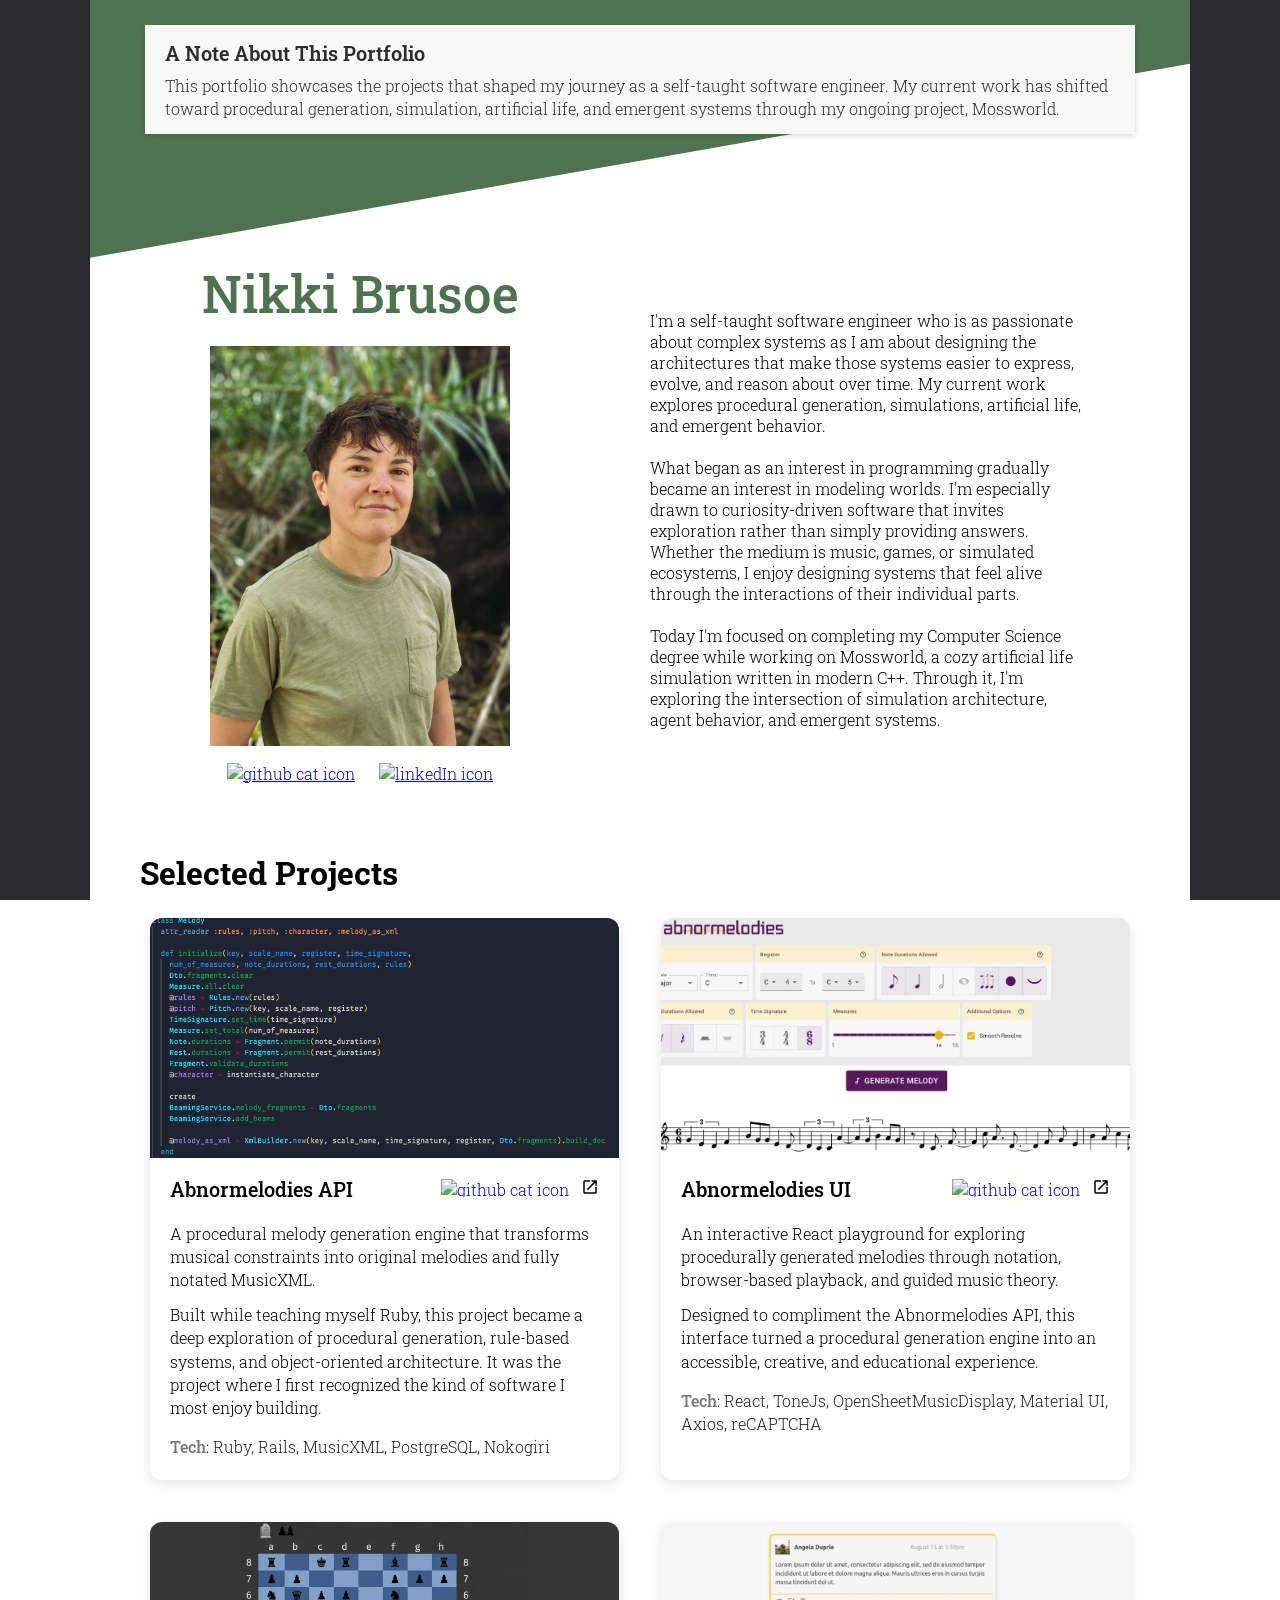
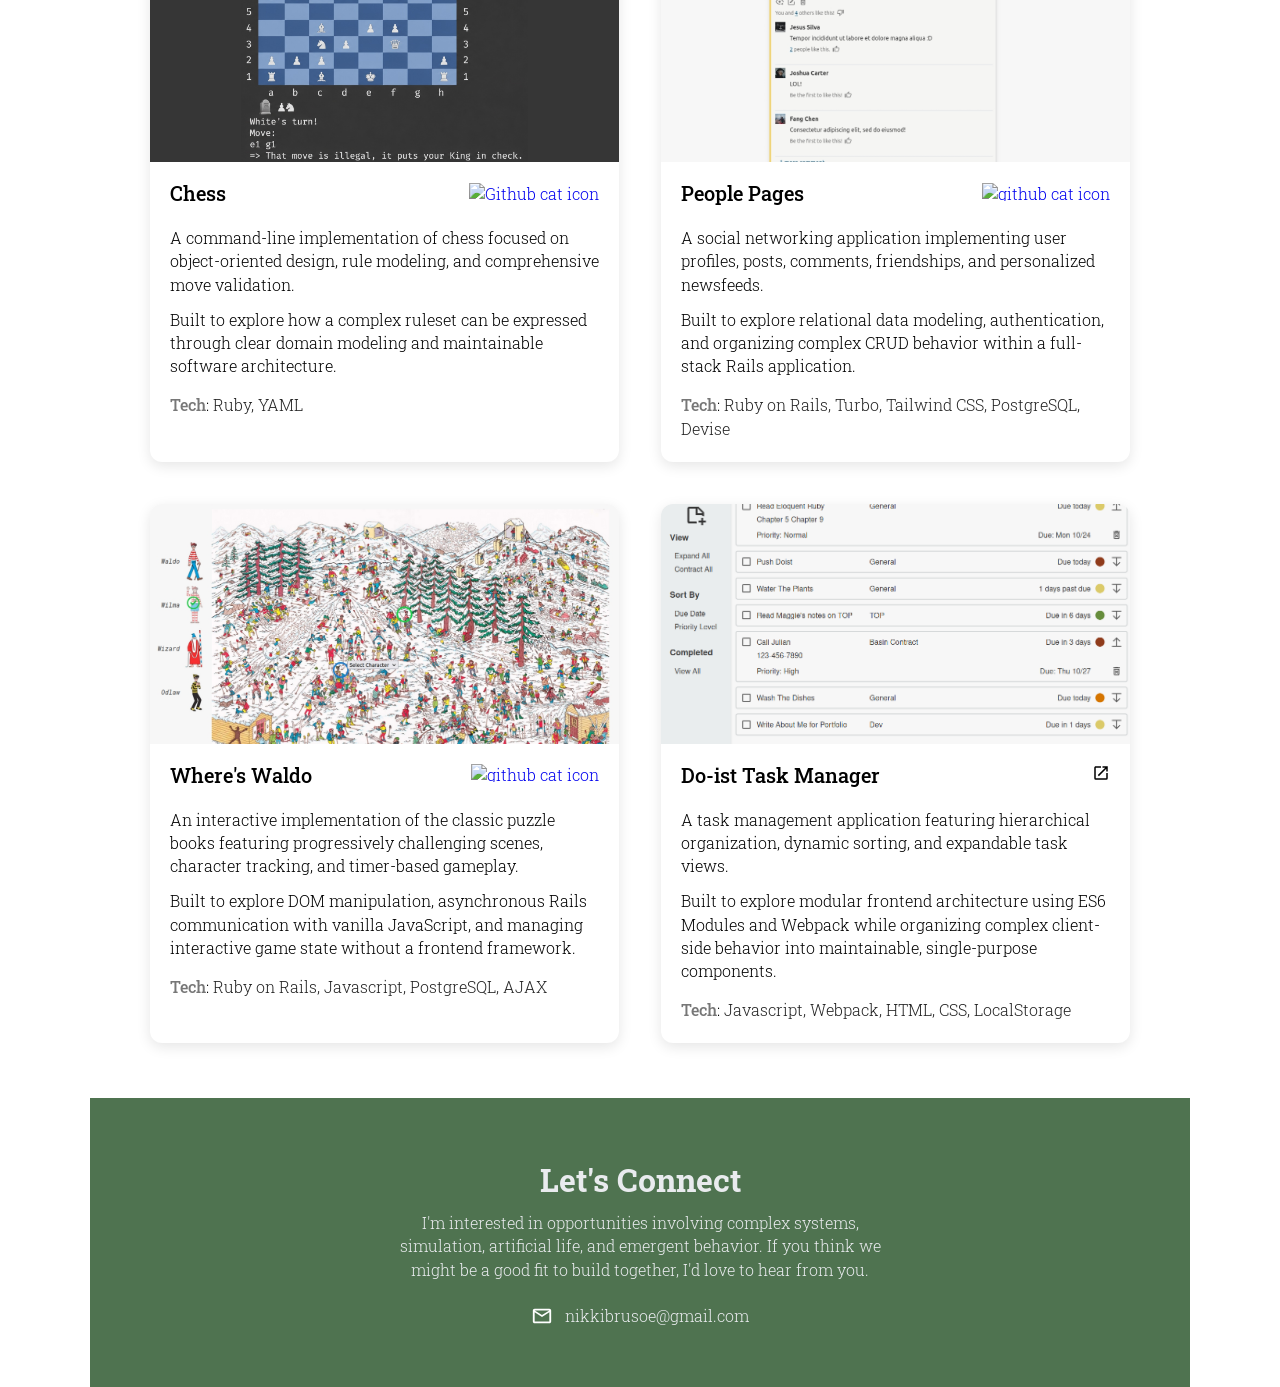
==== commit 2cce7b83: "Update og image" ====
--- a/index.html
+++ b/index.html
@@ -6,14 +6,19 @@
     <meta name="viewport" content="width=device-width,  initial-scale=1.0">
     <meta name="description" content="The personal portfolio of Nikki Brusoe, full-stack software developer." />
     <meta name="author" content="Nikki Brusoe (technikka)">
-    <meta property="og:image"
-        content="https://www.nikkibrusoe.com/assets/nikki-workstation-crop-landscape-og-image.jpg" />
+    <meta property="og:type" content="website">
+    <meta property="og:image" content="https://www.nikkibrusoe.com/assets/nikki-brusoe-og-image.png" />
     <meta property="og:image:width" content="1200" />
     <meta property="og:image:height" content="630" />
     <meta property="og:url" content="https://www.nikkibrusoe.com" />
-    <meta property="og:title" content="Portfolio | Nikki Brusoe" />
+    <meta property="og:title" content="Nikki Brusoe | Software Engineer" />
     <meta property="og:description"
         content="The portfolio of Nikki Brusoe, a software engineer exploring procedural generation, artificial life, simulation architecture, and emergent systems." />
+    <meta name="twitter:card" content="summary_large_image">
+    <meta name="twitter:title" content="Nikki Brusoe">
+    <meta name="twitter:description"
+        content="The portfolio of Nikki Brusoe, a software engineer exploring procedural generation, artificial life, simulation architecture, and emergent systems.">
+    <meta name="twitter:image" content="https://www.nikkibrusoe.com/assets/nikki-brusoe-og-image.png">
     <link rel="stylesheet" href="styles.css">
     <link href="https://fonts.googleapis.com/css2?family=Roboto+Slab&display=swap" rel="stylesheet">
     <title>Nikki Brusoe | Software Engineer</title>
--- a/styles.css
+++ b/styles.css
@@ -135,7 +135,7 @@
     transition: transform .2s ease, box-shadow .2s ease;
 }
 
-.project img {
+.project>img {
     width: 100%;
     height: 240px;
     object-fit: cover;
@@ -224,12 +224,6 @@
     margin: 0 0 10px 0;
 }
 
-.contact h2 {
-    margin: 0 0 22px 0;
-    font-size: 1.25rem;
-    font-weight: 500;
-}
-
 .contact p {
     margin: 0 auto 24px auto;
     max-width: 520px;
@@ -241,26 +235,13 @@
     justify-content: center;
     align-items: center;
     gap: 12px;
-    padding: 0;
 }
 
 .email img {
     width: 22px;
     height: auto;
     filter: invert(1);
-}
-
-.contact-links {
-    padding-top: 20px;
-    display: flex;
-    flex-direction: row;
-    gap: 10px;
-}
-
-.contact-links img {
-    height: 20px;
-    width: auto;
-    filter: brightness(0) saturate(100%) invert(100%);
+    flex-shrink: 0;
 }
 
 @media (min-width: 701px) and (max-width: 1050px) {
@@ -292,13 +273,6 @@
         float: left;
     }
 
-    .hidden-shape {
-        float: left;
-        width: 275px;
-        height: 230px;
-        background: #f7f7f7;
-    }
-
     .about-links {
         display: inline-block;
         position: absolute;
@@ -437,10 +411,16 @@
         overflow-x: hidden;
     }
 
-    .top-deco,
     .side-panel-left,
     .side-panel-right {
         display: none;
+    }
+
+    .top-deco {
+        display: block;
+        width: 1400px;
+        height: 320px;
+        transform: rotate(-10deg) translateY(-215px) translateX(-140px);
     }
 
     .portfolio-banner {
@@ -506,18 +486,13 @@
         gap: 32px;
     }
 
-    .project img {
-        height: auto;
-        aspect-ratio: 3 / 2;
-        object-fit: cover;
+    .project>img {
+        height: auto;
+        object-fit: contain;
     }
 
     .contact {
         padding: 50px 20px;
-    }
-
-    .email {
-        flex-wrap: wrap;
     }
 }
 
@@ -603,4 +578,12 @@
         padding: 30px 0 24px 0;
         text-align: center;
     }
+}
+
+.project-links-container img {
+    height: 18px;
+    width: auto;
+    aspect-ratio: auto;
+    object-fit: contain;
+    display: inline-block;
 }
